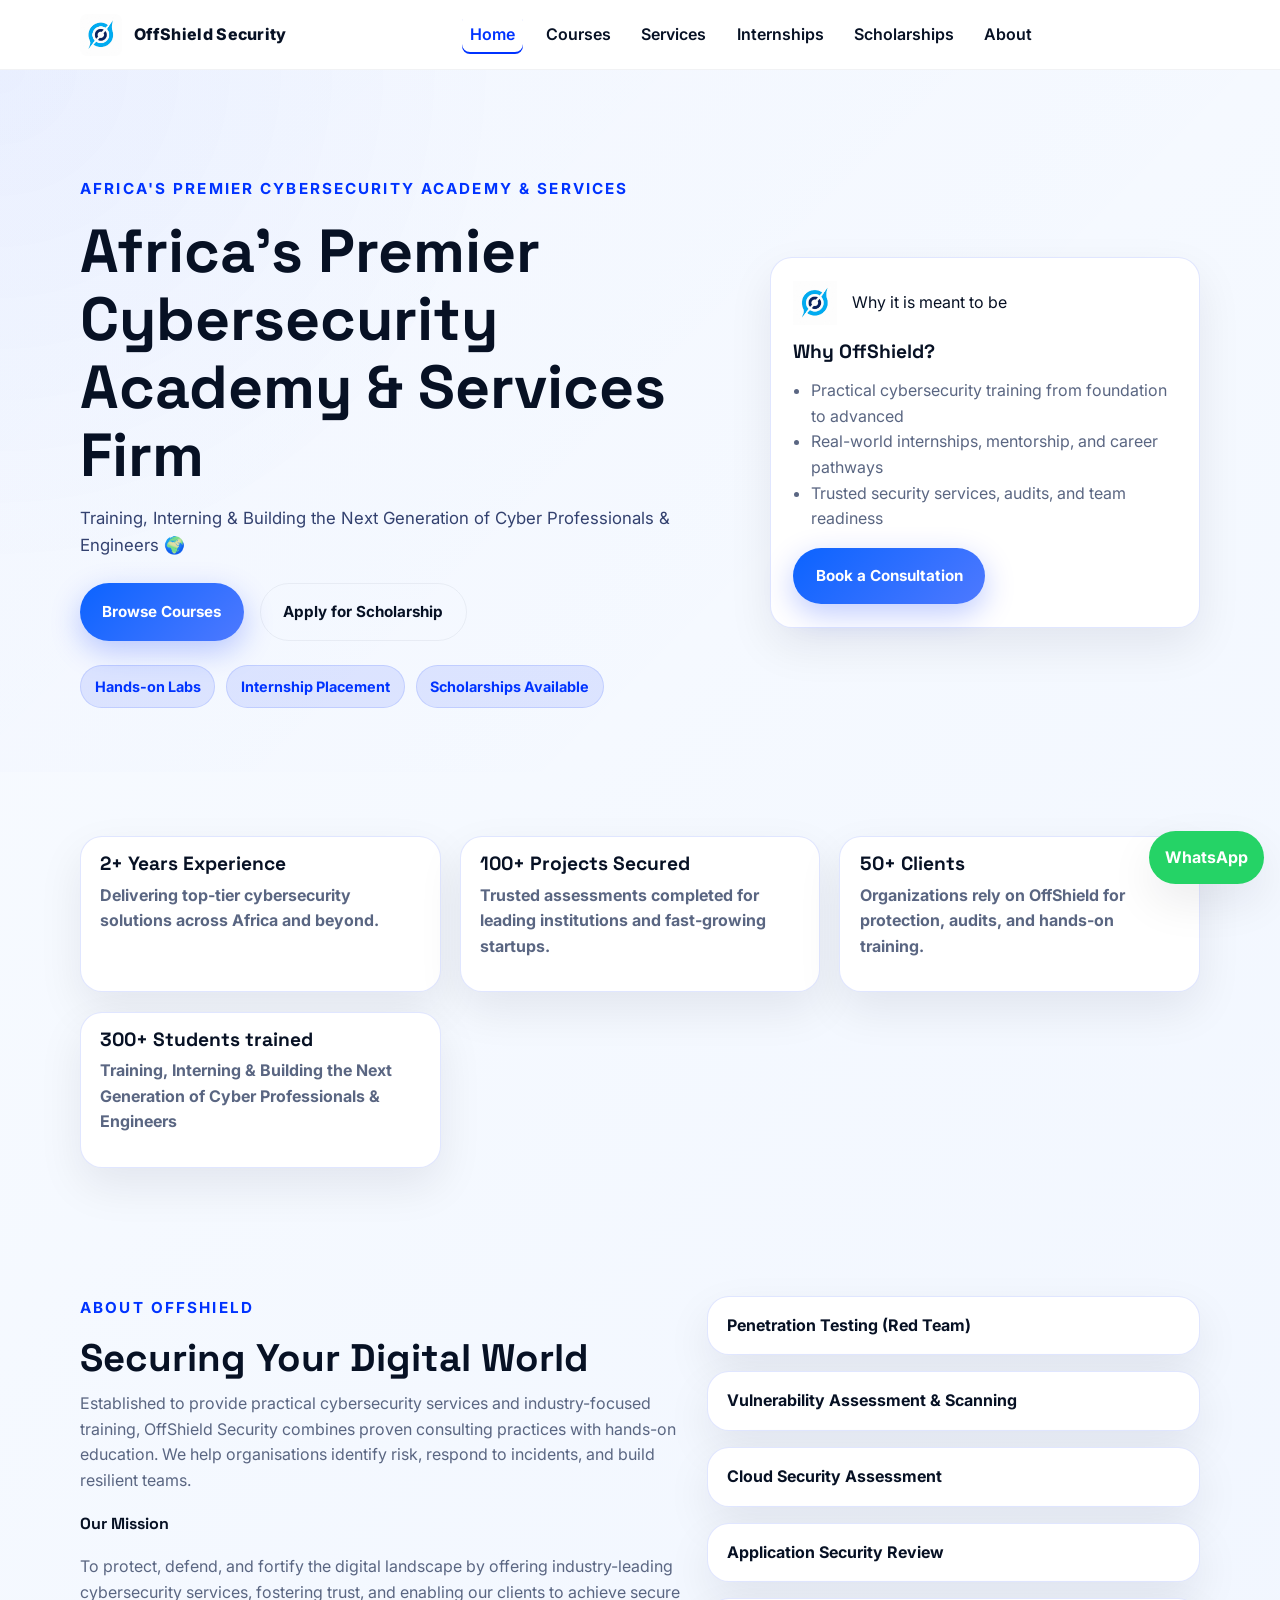
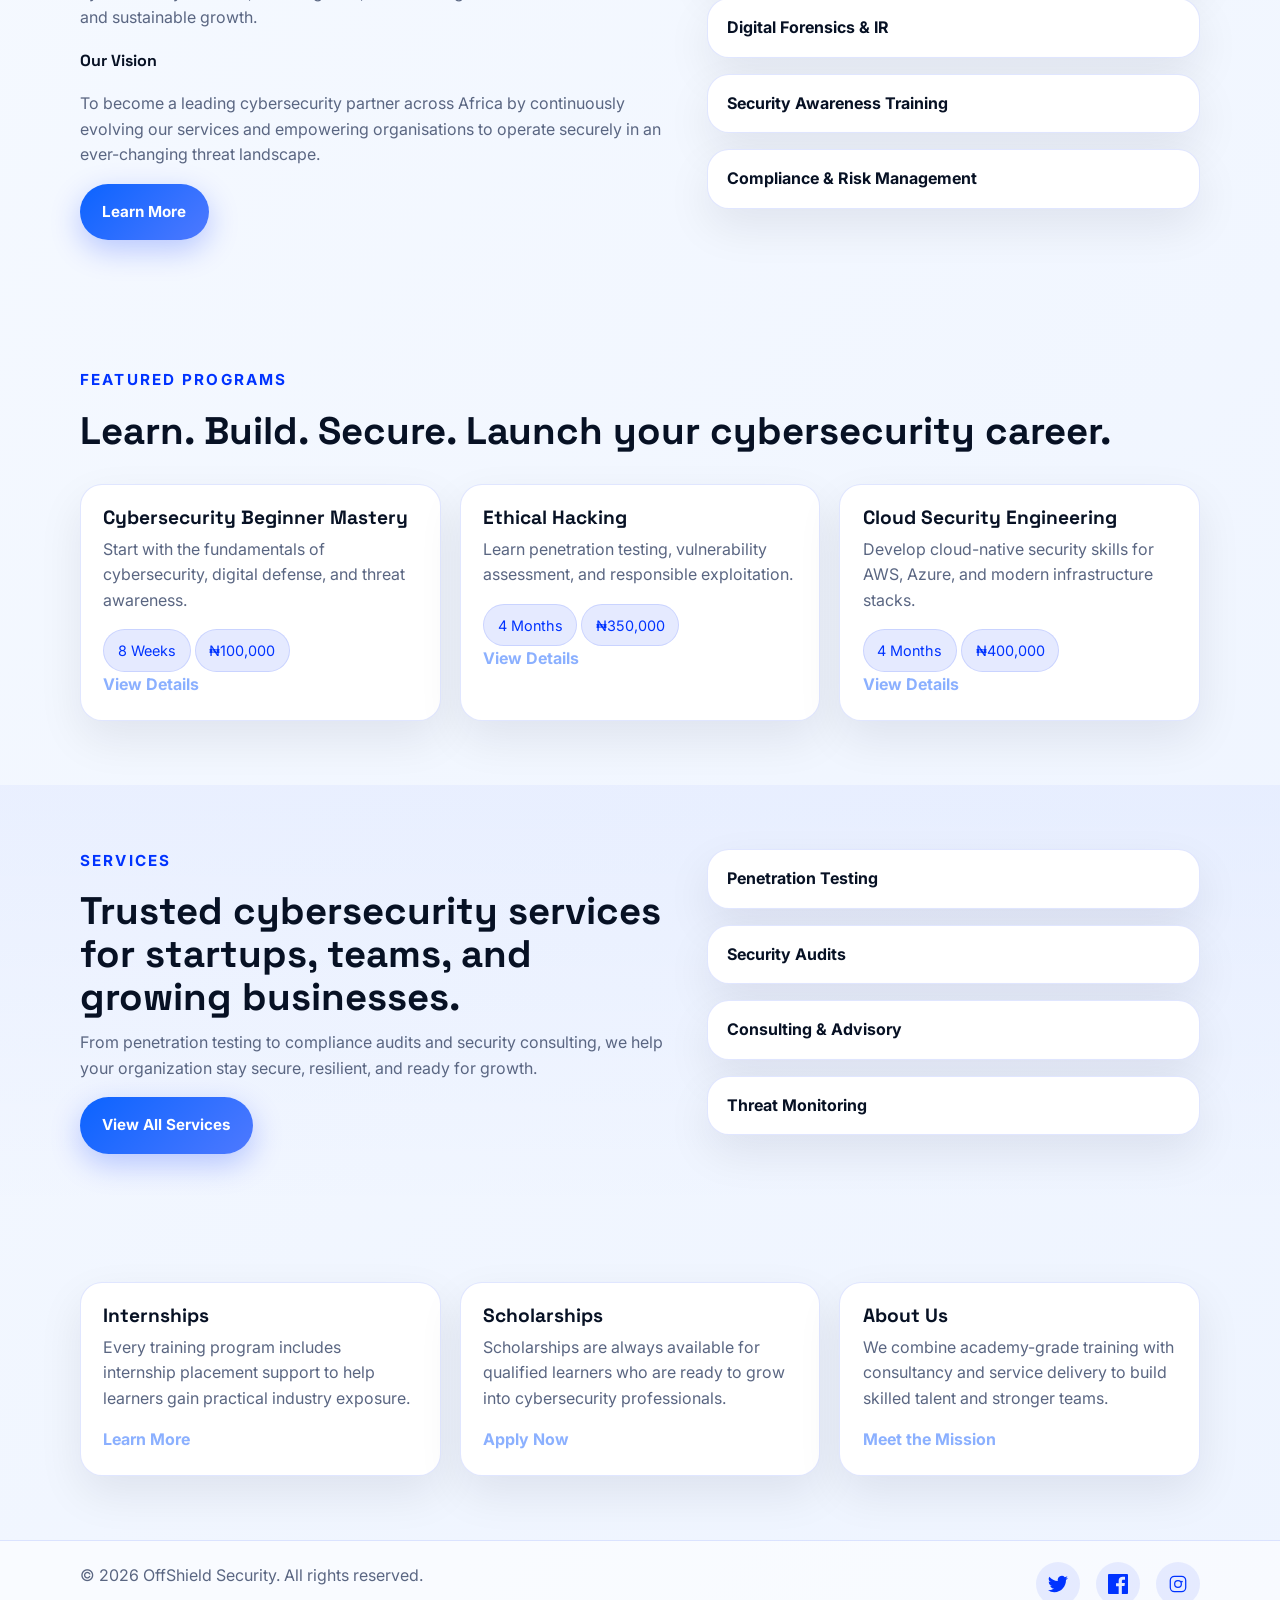
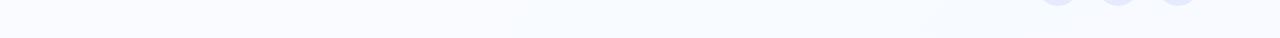
==== index.html @ 7bf8ad5f "Initial commit - Offshield Security website" ====
<!DOCTYPE html>
<html lang="en">
  <head>
    <meta charset="UTF-8" />
    <meta name="viewport" content="width=device-width, initial-scale=1.0" />
    <title>Africa's Premier Cybersecurity Academy & Services | Training, Interning & Building the Next Generation of Cyber Professionals & Engineers</title>
    <meta name="description" content="Africa's Premier Cybersecurity Academy & Services offering training, internships, and professional security programs for the next generation of cyber professionals." />
    <link rel="preconnect" href="https://fonts.googleapis.com" />
    <link rel="preconnect" href="https://fonts.gstatic.com" crossorigin />
    <link href="https://fonts.googleapis.com/css2?family=Inter:wght@400;500;600;700;800&family=Space+Grotesk:wght@500;700&display=swap" rel="stylesheet" />
    <link rel="icon" href="offshieldlogo.jpg" type="image/jpeg" />
    <link rel="stylesheet" href="styles.css" />
  </head>
  <body>
    <header class="site-header">
      <div class="container nav-wrap">
        <a class="brand" href="index.html">
          <img src="offshieldlogo.jpg" alt="OffShield Security" class="brand-logo" />
          <span>OffShield Security</span>
        </a>
        <button class="menu-toggle" aria-label="Toggle menu" aria-controls="site-navigation" aria-expanded="false">
          <span></span>
          <span></span>
          <span></span>
        </button>
        <nav id="site-navigation" class="site-nav" aria-label="Main navigation">
          <a href="index.html" class="active">Home</a>
          <a href="courses.html">Courses</a>
          <a href="services.html">Services</a>
          <a href="internships.html">Internships</a>
          <a href="scholarships.html">Scholarships</a>
          <a href="about.html">About</a>
        </nav>
        </div>
    </header>

    <main>
      <section class="hero">
        <div class="container hero-grid">
          <div class="hero-content">
            <p class="eyebrow">Africa's Premier Cybersecurity Academy & Services</p>
            <h1>Africa's Premier Cybersecurity Academy & Services Firm</h1>
            <p class="hero-text">Training, Interning & Building the Next Generation of Cyber Professionals & Engineers 🌍</p>
            <div class="hero-actions">
              <a class="btn btn-primary" href="courses.html">Browse Courses</a>
              <a class="btn btn-secondary" href="scholarships.html">Apply for Scholarship</a>
            </div>
            <div class="hero-badges">
              <span>Hands-on Labs</span>
              <span>Internship Placement</span>
              <span>Scholarships Available</span>
            </div>
          </div>
          <div class="hero-card">
            <div class="why-logo">
              <img src="offshieldlogo.jpg" alt="OffShield Security logo" class="why-logo-image" />
              <span>Why it is meant to be</span>
            </div>
            <h3>Why OffShield?</h3>
            <ul>
              <li>Practical cybersecurity training from foundation to advanced</li>
              <li>Real-world internships, mentorship, and career pathways</li>
              <li>Trusted security services, audits, and team readiness</li>
            </ul>
            <a class="btn btn-primary" href="contact.html">Book a Consultation</a>
          </div>
        </div>
      </section>

      <section class="section">
        <div class="container">
          <div class="grid-3">
            <article class="mini-card">
              <h3>2+ Years Experience</h3>
              <p>Delivering top-tier cybersecurity solutions across Africa and beyond.</p>
            </article>
            <article class="mini-card">
              <h3>100+ Projects Secured</h3>
              <p>Trusted assessments completed for leading institutions and fast-growing startups.</p>
            </article>
            <article class="mini-card">
              <h3>50+ Clients</h3>
              <p>Organizations rely on OffShield for protection, audits, and hands-on training.</p>
            </article>
            <article class="mini-card">
              <h3>300+ Students trained</h3>
              <p>Training, Interning & Building the Next Generation of Cyber Professionals & Engineers</p>
            </article>
          </div>
        </div>
      </section>

      <section class="section">
        <div class="container two-col">
          <div>
            <p class="eyebrow">About OffShield</p>
            <h2>Securing Your Digital World</h2>
            <p>Established to provide practical cybersecurity services and industry-focused training, OffShield Security combines proven consulting practices with hands-on education. We help organisations identify risk, respond to incidents, and build resilient teams.</p>
            <h4>Our Mission</h4>
            <p>To protect, defend, and fortify the digital landscape by offering industry-leading cybersecurity services, fostering trust, and enabling our clients to achieve secure and sustainable growth.</p>
            <h4>Our Vision</h4>
            <p>To become a leading cybersecurity partner across Africa by continuously evolving our services and empowering organisations to operate securely in an ever-changing threat landscape.</p>
            <a class="btn btn-primary" href="about.html">Learn More</a>
          </div>
          <div class="card-stack">
            <div class="mini-card">Penetration Testing (Red Team)</div>
            <div class="mini-card">Vulnerability Assessment & Scanning</div>
            <div class="mini-card">Cloud Security Assessment</div>
            <div class="mini-card">Application Security Review</div>
            <div class="mini-card">Digital Forensics & IR</div>
            <div class="mini-card">Security Awareness Training</div>
            <div class="mini-card">Compliance & Risk Management</div>
          </div>
        </div>
      </section>

      <section class="section">
        <div class="container">
          <div class="section-heading">
            <p class="eyebrow">Featured Programs</p>
            <h2>Learn. Build. Secure. Launch your cybersecurity career.</h2>
          </div>
          <div class="card-grid">
            <article class="card">
              <h3>Cybersecurity Beginner Mastery</h3>
              <p>Start with the fundamentals of cybersecurity, digital defense, and threat awareness.</p>
              <div class="chip-row">
                <span class="chip">8 Weeks</span>
                <span class="chip">₦100,000</span>
              </div>
              <a href="courses.html" class="text-link">View Details</a>
            </article>
            <article class="card">
              <h3>Ethical Hacking</h3>
              <p>Learn penetration testing, vulnerability assessment, and responsible exploitation.</p>
              <div class="chip-row">
                <span class="chip">4 Months</span>
                <span class="chip">₦350,000</span>
              </div>
              <a href="courses.html" class="text-link">View Details</a>
            </article>
            <article class="card">
              <h3>Cloud Security Engineering</h3>
              <p>Develop cloud-native security skills for AWS, Azure, and modern infrastructure stacks.</p>
              <div class="chip-row">
                <span class="chip">4 Months</span>
                <span class="chip">₦400,000</span>
              </div>
              <a href="courses.html" class="text-link">View Details</a>
            </article>
          </div>
        </div>
      </section>

      <section class="section alt-bg">
        <div class="container two-col">
          <div>
            <p class="eyebrow">Services</p>
            <h2>Trusted cybersecurity services for startups, teams, and growing businesses.</h2>
            <p>From penetration testing to compliance audits and security consulting, we help your organization stay secure, resilient, and ready for growth.</p>
            <a class="btn btn-primary" href="services.html">View All Services</a>
          </div>
          <div class="card-stack">
            <div class="mini-card">Penetration Testing</div>
            <div class="mini-card">Security Audits</div>
            <div class="mini-card">Consulting & Advisory</div>
            <div class="mini-card">Threat Monitoring</div>
          </div>
        </div>
      </section>

      <section class="section">
        <div class="container grid-3">
          <article class="info-panel">
            <h3>Internships</h3>
            <p>Every training program includes internship placement support to help learners gain practical industry exposure.</p>
            <a href="internships.html" class="text-link">Learn More</a>
          </article>
          <article class="info-panel">
            <h3>Scholarships</h3>
            <p>Scholarships are always available for qualified learners who are ready to grow into cybersecurity professionals.</p>
            <a href="scholarships.html" class="text-link">Apply Now</a>
          </article>
          <article class="info-panel">
            <h3>About Us</h3>
            <p>We combine academy-grade training with consultancy and service delivery to build skilled talent and stronger teams.</p>
            <a href="about.html" class="text-link">Meet the Mission</a>
          </article>
        </div>
      </section>
    </main>

    <a class="whatsapp-float" href="https://wa.me/2349127643783" target="_blank" rel="noreferrer">WhatsApp</a>

    <footer class="site-footer">
      <div class="container footer-wrap">
        <p>© <span id="year"></span> OffShield Security. All rights reserved.</p>
        <div class="social-links">
          <a class="social-icon icon-x" href="https://x.com/offshield_ai" target="_blank" rel="noreferrer" aria-label="OffShield on X"><svg viewBox="0 0 24 24" fill="currentColor" aria-hidden="true"><path d="M23.954 4.569a10 10 0 0 1-2.825.775 4.93 4.93 0 0 0 2.163-2.724 9.86 9.86 0 0 1-3.127 1.184 4.916 4.916 0 0 0-8.38 4.482A13.94 13.94 0 0 1 1.64 3.16a4.916 4.916 0 0 0 1.523 6.574 4.903 4.903 0 0 1-2.229-.616v.06a4.916 4.916 0 0 0 3.946 4.827 4.902 4.902 0 0 1-2.224.084 4.916 4.916 0 0 0 4.588 3.417A9.867 9.867 0 0 1 0 19.54a13.94 13.94 0 0 0 7.548 2.212c9.058 0 14.01-7.496 14.01-13.986 0-.21-.005-.423-.014-.634A9.936 9.936 0 0 0 24 4.59z"/></svg></a>
          <a class="social-icon icon-facebook" href="https://www.facebook.com/share/p/1DWnNZHJeL/" target="_blank" rel="noreferrer" aria-label="OffShield on Facebook"><svg viewBox="0 0 24 24" fill="currentColor" aria-hidden="true"><path d="M22.675 0H1.325C.593 0 0 .593 0 1.326v21.348C0 23.407.593 24 1.325 24H12.81V14.708h-3.19v-3.62h3.19V8.206c0-3.162 1.93-4.888 4.75-4.888 1.35 0 2.51.1 2.85.144v3.3h-1.954c-1.533 0-1.83.73-1.83 1.798v2.362h3.66l-.477 3.62h-3.183V24h6.243C23.406 24 24 23.407 24 22.674V1.326C24 .593 23.406 0 22.675 0z"/></svg></a>
          <a class="social-icon icon-instagram" href="https://instagram.com/offshield_security" target="_blank" rel="noreferrer" aria-label="OffShield on Instagram"><svg viewBox="0 0 24 24" fill="currentColor" aria-hidden="true"><path d="M7.75 2h8.5A5.75 5.75 0 0 1 22 7.75v8.5A5.75 5.75 0 0 1 16.25 22h-8.5A5.75 5.75 0 0 1 2 16.25v-8.5A5.75 5.75 0 0 1 7.75 2zm0 1.5A4.25 4.25 0 0 0 3.5 7.75v8.5A4.25 4.25 0 0 0 7.75 20.5h8.5A4.25 4.25 0 0 0 20.5 16.25v-8.5A4.25 4.25 0 0 0 16.25 3.5h-8.5zM12 7.25a4.75 4.75 0 1 1 0 9.5 4.75 4.75 0 0 1 0-9.5zm0 1.5a3.25 3.25 0 1 0 0 6.5 3.25 3.25 0 0 0 0-6.5zm4.75-.78a1.03 1.03 0 1 1 0 2.06 1.03 1.03 0 0 1 0-2.06z"/></svg></a>
        </div>
      </div>
    </footer>

    <script src="script.js"></script>
  </body>
</html>
---- styles.css ----
:root {
  --bg: #f5f8ff;
  --surface: #ffffff;
  --surface-2: #eef4ff;
  --text: #071124;
  --muted: #5a6682;
  --primary: #0033ff;
  --primary-soft: rgba(0, 51, 255, 0.1);
  --border: rgba(0, 51, 255, 0.12);
  --card-accent: var(--primary);
  --card-accent-dark: #1449d1;
  --shadow: 0 18px 45px rgba(7, 17, 36, 0.08);
}

* { box-sizing: border-box; }
body {
  margin: 0;
  font-family: 'Inter', sans-serif;
  background: linear-gradient(135deg, #f8fbff 0%, #eef4ff 100%);
  color: var(--text);
  line-height: 1.6;
}
a { color: inherit; text-decoration: none; }
img { max-width: 100%; display: block; }
.container { width: min(1120px, calc(100% - 2rem)); margin: 0 auto; }
.site-header {
  position: fixed;
  top: 0;
  left: 0;
  right: 0;
  z-index: 1200;
  background: var(--surface);
  color: var(--text);
  border-bottom: 1px solid rgba(16,36,74,0.06);
}
.nav-wrap {
  display: flex;
  align-items: center;
  gap: 1rem;
  padding: 0.85rem 0;
}
.brand {
  display: flex;
  align-items: center;
  gap: 0.75rem;
  font-weight: 800;
  letter-spacing: 0.02em;
  color: var(--text);
}
.brand-logo {
  width: 42px;
  height: 42px;
  object-fit: contain;
  border-radius: 8px;
}
.site-nav {
  display: flex;
  align-items: center;
  flex: 1;
  justify-content: center;
  gap: 0.9rem;
  flex-wrap: wrap;
}
.site-nav a {
  color: var(--text);
  font-weight: 600;
  padding: 0.4rem 0.5rem;
  border-radius: 8px;
  transition: color 0.2s ease, box-shadow 0.2s ease;
  white-space: nowrap;
}
.site-nav a.active,
.site-nav a:hover {
  color: var(--primary);
  box-shadow: inset 0 -2px 0 var(--primary);
}
.menu-toggle {
  display: none;
  background: transparent;
  border: 0;
  padding: 0.3rem;
}
.menu-toggle span {
  display: block;
  width: 22px;
  height: 2px;
  background: var(--text);
  margin: 5px 0;
  border-radius: 2px;
}
.hero {
  padding: 6.8rem 0 4rem;
  background: radial-gradient(circle at top left, rgba(0, 51, 255, 0.04), transparent 35%), linear-gradient(135deg, rgba(0, 51, 255, 0.02), transparent 70%);
}
.hero-grid { display: grid; grid-template-columns: 1.3fr 0.85fr; gap: 2rem; align-items: center; }
.hero-content { max-width: 640px; }
.hero-card { padding: 2rem; }
.hero-text { font-size: 1.08rem; max-width: 700px; color: #33416f; }
.hero-badges span { font-weight: 700; }
h1, h2, h3, h4 { font-family: 'Space Grotesk', sans-serif; line-height: 1.12; }
h1 { font-size: clamp(2.2rem, 5vw, 3.8rem); margin: 0 0 1rem; }
h2 { font-size: clamp(1.8rem, 3vw, 2.4rem); margin: 0 0 0.75rem; }
h3 { font-size: 1.2rem; margin: 0 0 0.5rem; }
p { margin: 0 0 1rem; color: var(--muted); }
.eyebrow { text-transform: uppercase; letter-spacing: 0.14em; color: var(--primary); font-weight: 700; font-size: 0.95rem; margin-bottom: 1rem; }
.hero-text { font-size: 1.05rem; max-width: 650px; }
.hero-actions { display: flex; gap: 1rem; flex-wrap: wrap; margin: 1.5rem 0; }
.btn {
  display: inline-flex; align-items: center; justify-content: center; border-radius: 999px; padding: 1rem 1.4rem; font-weight: 700; font-size: 0.95rem; transition: transform 0.2s ease, box-shadow 0.2s ease;
}
.btn:hover { transform: translateY(-2px); }
.btn-primary { background: linear-gradient(135deg, var(--primary), #4e79ff); color: white; box-shadow: 0 10px 30px rgba(0, 51, 255, 0.25); }
.btn-secondary { border: 1px solid rgba(0, 51, 255, 0.24); color: var(--primary); background: rgba(0, 51, 255, 0.08); }
.hero-badges { display: flex; flex-wrap: wrap; gap: 0.7rem; margin-top: 1rem; }
.hero-badges span, .chip, .badge {
  display: inline-flex; align-items: center; gap: 0.3rem; padding: 0.55rem 0.85rem; border-radius: 999px; background: var(--primary-soft); color: var(--primary); border: 1px solid rgba(0, 51, 255, 0.12); font-size: 0.9rem;
}
.hero-card, .card, .course-card, .info-panel, .mini-card, .contact-form {
  background: var(--surface); border: 1px solid var(--border); border-radius: 22px; padding: 1.4rem; box-shadow: var(--shadow);
}
.hero-card ul { padding-left: 1.1rem; color: var(--muted); }
.why-logo { display: inline-flex; align-items: center; gap: 0.9rem; margin-bottom: 1rem; }
.why-logo-image { width: 44px; height: 44px; }
.founder-image-wrap { display: flex; justify-content: center; }
.founder-image { width: 100%; max-width: 320px; border-radius: 26px; border: 1px solid rgba(0, 51, 255, 0.18); box-shadow: 0 24px 40px rgba(0, 51, 255, 0.08); }
.founder-card { display: grid; gap: 1.5rem; grid-template-columns: 1fr; background: linear-gradient(180deg, #ffffff, #eef4ff); padding: 2rem; border-radius: 24px; box-shadow: 0 24px 60px rgba(0, 51, 255, 0.08); }
.founder-copy { display: flex; flex-direction: column; justify-content: center; }
@media (min-width: 900px) {
  .founder-card { grid-template-columns: 1fr 1.1fr; align-items: center; }
  .founder-image-wrap { justify-content: flex-end; }
}
.section { padding: 4rem 0; }
.alt-bg { background: linear-gradient(180deg, rgba(0, 51, 255, 0.04), transparent); }
.section-heading { margin-bottom: 2rem; }
.card-grid { display: grid; grid-template-columns: repeat(3, minmax(0, 1fr)); gap: 1.2rem; }
.card-grid > * { min-width: 0; }
.course-grid {
  display: grid;
  grid-template-columns: repeat(2, minmax(0, 1fr));
  gap: 1.5rem;
}
.two-col { display: grid; grid-template-columns: 1.1fr 0.9fr; gap: 1.5rem; align-items: start; }
.grid-3 { display: grid; grid-template-columns: repeat(3, minmax(0, 1fr)); gap: 1.2rem; }
.text-link { color: #8bb0ff; font-weight: 700; }
.card-stack { display: grid; gap: 1rem; }
.mini-card { padding: 1rem 1.2rem; font-weight: 700; }
.course-card {
  position: relative;
  border-radius: 18px;
  padding: 2rem 1.6rem 1.6rem;
  overflow: visible;
  color: #fff;
  background: linear-gradient(180deg, var(--card-accent), var(--card-accent-dark));
  box-shadow: 0 18px 40px rgba(20,68,209,0.08);
}
.course-card.white { background: var(--surface); color: var(--text); box-shadow: var(--shadow); }
.course-card .card-tab {
  position: absolute; top: -14px; left: 50%; transform: translateX(-50%);
  background: #ffffff; color: var(--card-accent); padding: 0.45rem 1rem; border-radius: 999px; font-weight: 800; font-size: 0.9rem;
  box-shadow: 0 8px 18px rgba(16,36,74,0.06);
}
.course-card .title-pill { display: inline-block; background: rgba(255,255,255,0.95); color: var(--card-accent); padding: 0.8rem 1.1rem; border-radius: 999px; font-weight: 700; margin-top: 0.6rem; }
.course-card .price { font-size: 2rem; font-weight: 900; margin: 0.6rem 0; }
.course-card .duration { font-size: 0.9rem; font-weight: 600; color: rgba(255,255,255,0.9); }
.course-card p, .course-card .course-learning { color: rgba(255,255,255,0.95); }
.course-card.white p, .course-card.white .course-learning { color: var(--muted); }
.course-card h4 { color: rgba(255,255,255,0.95); margin-top: 0.8rem; }
.course-card.white .card-tab { color: var(--primary); }
.course-card .course-learning { padding-left: 1.1rem; margin: 0.5rem 0 0; }
.course-card .course-learning li { margin-bottom: 0.6rem; list-style: none; padding-left: 1.6rem; position: relative; }
.course-card .course-learning li:before { content: '\2713'; position: absolute; left: 0; top: 0; color: white; font-weight: 900; }
.course-card.white .course-learning li:before { color: var(--card-accent); }
.course-card .course-actions { margin-top: 1.2rem; }
.course-card .btn { border-radius: 999px; padding: 0.75rem 1.1rem; font-weight: 800; }
.course-card .btn-primary { background: #fff; color: var(--card-accent); box-shadow: none; }
.course-card .btn-secondary { background: rgba(255,255,255,0.9); color: var(--card-accent-dark); }
.course-card.most-popular { box-shadow: 0 28px 60px rgba(20,68,209,0.12); transform: translateY(-4px); }
.page-shell { padding-bottom: 3rem; }
.page-hero { padding: 4rem 0 2rem; }
.course-card ul { padding-left: 1rem; color: var(--muted); }
.course-top { display: flex; justify-content: space-between; align-items: start; gap: 1rem; margin-bottom: 0.7rem; }
.course-actions { display: flex; justify-content: space-between; align-items: center; gap: 1rem; margin-top: 1rem; flex-wrap: wrap; }
.check-list, .step-list { padding-left: 1.1rem; color: var(--muted); }
.check-list li, .step-list li { margin-bottom: 0.5rem; }
  .contact-form label { display: flex; flex-direction: column; gap: 0.4rem; font-weight: 600; margin-bottom: 0.9rem; color: var(--text); }
.contact-form input, .contact-form select, .contact-form textarea {
  width: 100%; padding: 0.95rem 1.1rem; border-radius: 14px; border: 1px solid rgba(0, 51, 255, 0.22); background: #ffffff; color: var(--text);
}
.contact-form textarea { min-height: 150px; }
.contact-form input::placeholder, .contact-form textarea::placeholder { color: #8da0c7; }
.founder-section { padding: 4rem 0 2rem; }
.founder-card { display: grid; gap: 1.5rem; grid-template-columns: 1fr; background: linear-gradient(180deg, #ffffff, #eef4ff); padding: 2rem; border-radius: 24px; box-shadow: 0 24px 60px rgba(0, 51, 255, 0.08); }
.founder-copy h2 { margin-top: 0; font-size: clamp(2rem, 4vw, 2.8rem); }
.subhead { color: var(--primary); font-size: 1.05rem; font-weight: 700; margin-top: -0.2rem; }
.founder-copy p { color: var(--muted); }
.founder-socials { display: flex; flex-wrap: wrap; gap: 1rem; margin-top: 1.2rem; }
.social-icon { display: inline-flex; align-items: center; justify-content: center; width: 44px; height: 44px; border-radius: 50%; background: rgba(0, 51, 255, 0.08); color: var(--primary); }
.social-icon svg { width: 20px; height: 20px; }
.whatsapp-float {
  position: fixed; right: 1rem; bottom: 1rem; z-index: 20; background: #25d366; color: white; padding: 0.85rem 1rem; border-radius: 999px; font-weight: 700; box-shadow: var(--shadow);
}
.site-footer {
  border-top: 1px solid var(--border); padding: 1.3rem 0 2rem; background: rgba(255,255,255,0.6);
}
.footer-wrap { display: flex; justify-content: space-between; align-items: center; gap: 1rem; flex-wrap: wrap; }
.social-links { display: flex; gap: 1rem; color: #9db3ea; }

@media (max-width: 900px) {
  .hero-grid, .two-col, .grid-3, .card-grid { grid-template-columns: 1fr; }
  .hero { padding-top: 3.5rem; }
}

@media (max-width: 850px) {
  .menu-toggle { display: block; }
  .nav-actions { display: none; }
  .site-nav {
    display: none;
    position: fixed;
    top: 68px;
    left: 0;
    right: 0;
    bottom: 0;
    padding: 1.25rem;
    background: var(--surface);
    color: var(--text);
    flex-direction: column;
    gap: 1rem;
    overflow-y: auto;
  }
  .site-nav.open { display: flex; }
  .site-nav a { padding: 0.9rem 1rem; color: var(--text); }
  .mobile-actions { display: flex; gap: 0.8rem; flex-direction: column; margin-top: 0.6rem; }
  .mobile-actions .btn { width: 100%; }
  .course-top, .course-actions { flex-direction: column; align-items: flex-start; }
}

/* Desktop nav actions */
.nav-actions { display: flex; gap: 0.8rem; align-items: center; }
.nav-actions .btn-primary { background: linear-gradient(180deg, var(--primary), var(--card-accent-dark)); color: white; box-shadow: 0 10px 30px rgba(13,57,204,0.12); border: none; }
.btn-primary { background: linear-gradient(135deg, #0b63ff, #4e79ff); color: white; border: none; }
.btn-secondary { background: transparent; color: var(--text); border: 1px solid rgba(16,36,74,0.06); }

/* push page content down to account for fixed header */
body { padding-top: 68px; }
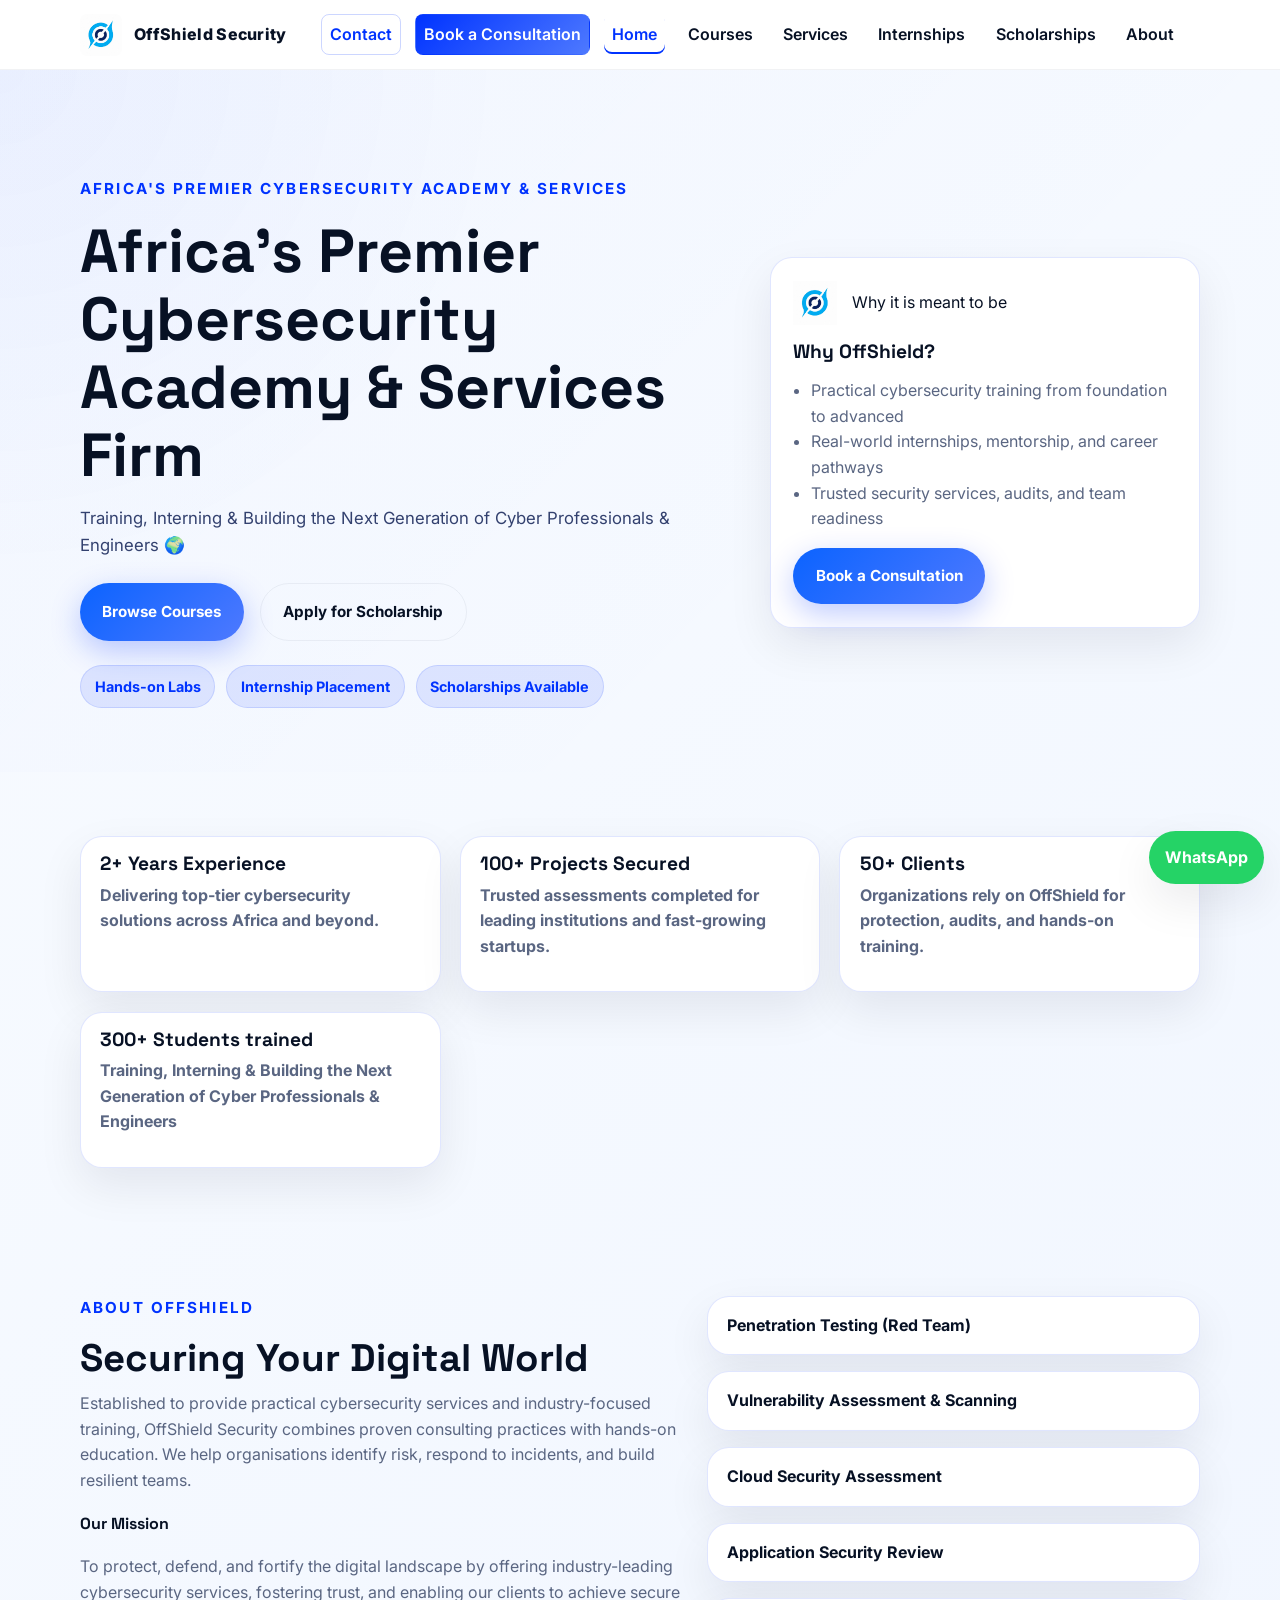
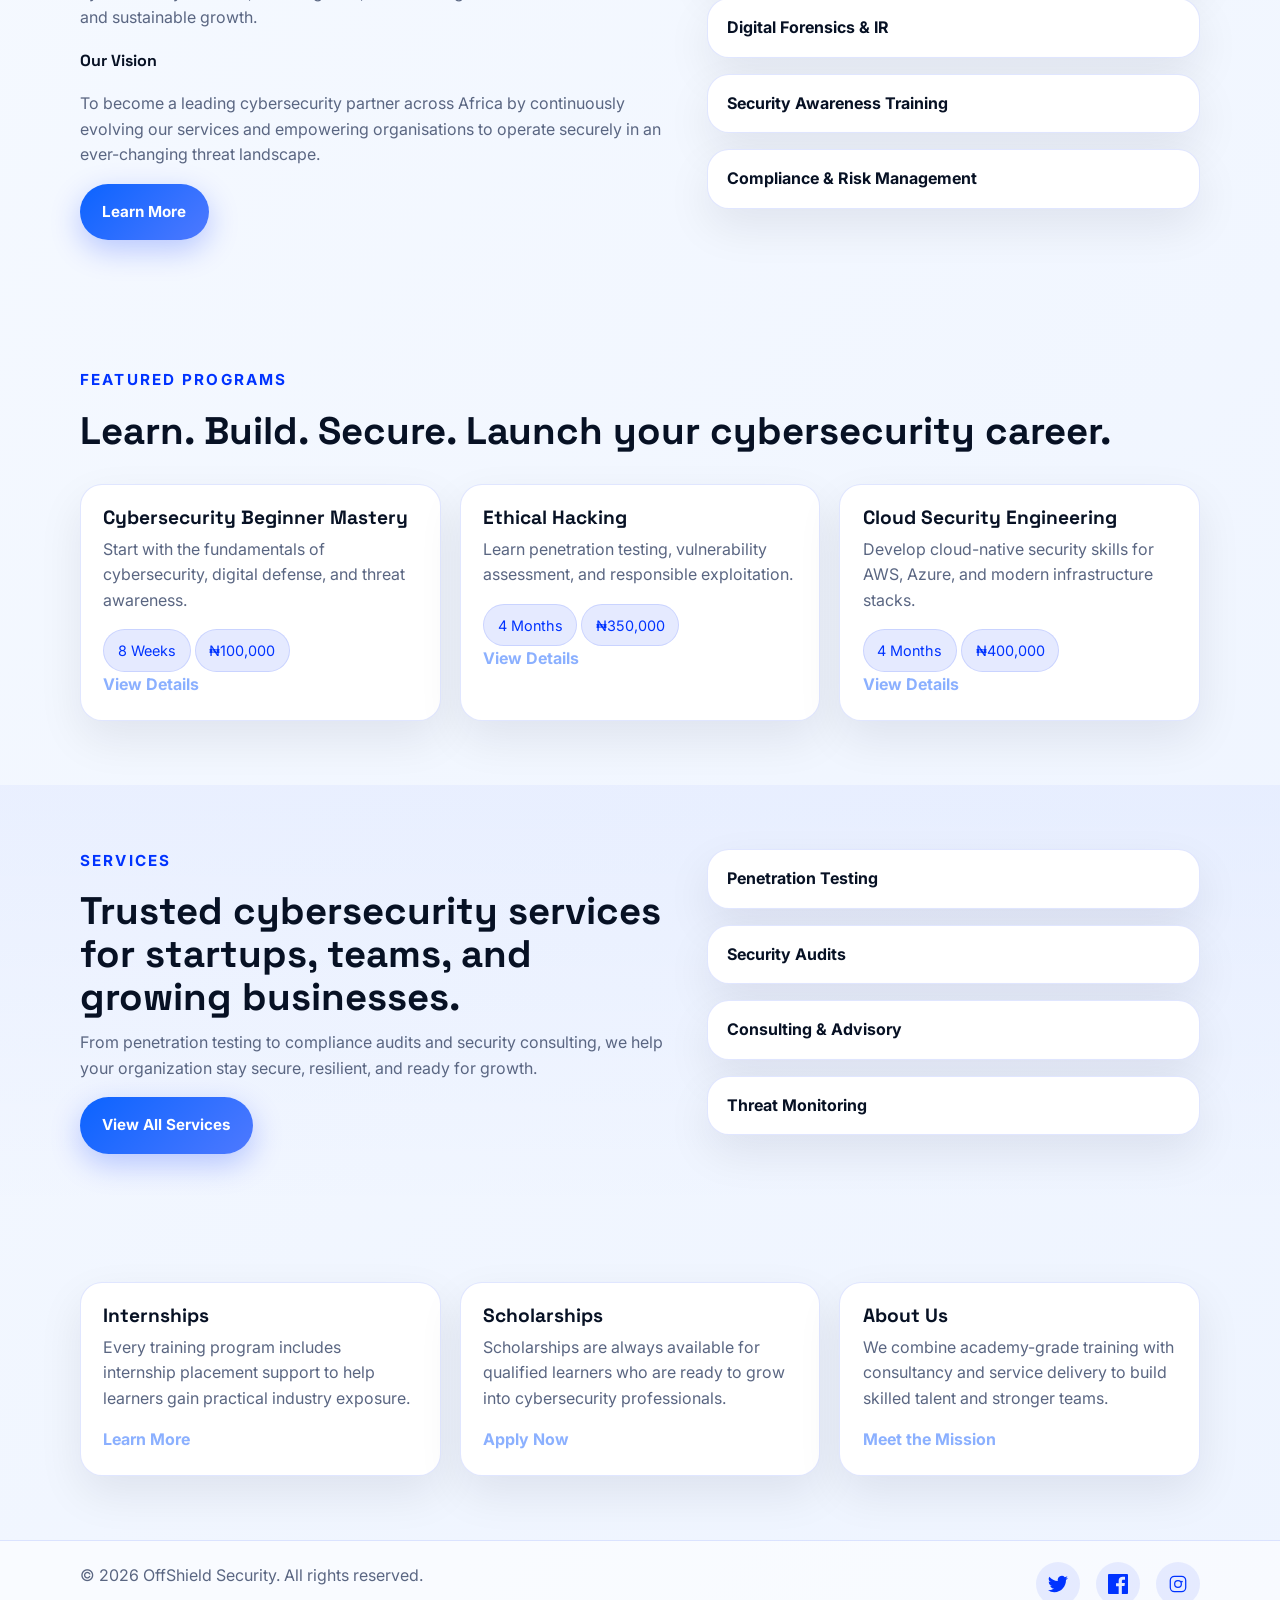
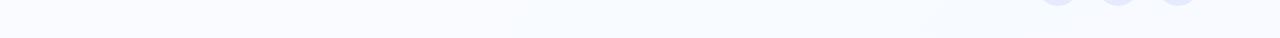
==== commit 06574cc2: "Updated website from VS Code" ====
--- a/index.html
+++ b/index.html
@@ -3,12 +3,56 @@
   <head>
     <meta charset="UTF-8" />
     <meta name="viewport" content="width=device-width, initial-scale=1.0" />
-    <title>Africa's Premier Cybersecurity Academy & Services | Training, Interning & Building the Next Generation of Cyber Professionals & Engineers</title>
-    <meta name="description" content="Africa's Premier Cybersecurity Academy & Services offering training, internships, and professional security programs for the next generation of cyber professionals." />
+
+<!-- New SEO Meta Tags -->
+  <meta name="description" content="OffShield Security is a cybersecurity academy and security services firm serving Nigeria, Africa, Europe, and international clients with ethical hacking, penetration testing, cloud security training, internships, and consulting." />
+  <meta name="keywords" content="cybersecurity training Nigeria, cybersecurity academy Nigeria, cybersecurity courses Nigeria, ethical hacking course Nigeria, penetration testing training Nigeria, cyber security certification Nigeria, cloud security course Nigeria, application security training Nigeria, SOC analyst training Nigeria, cybersecurity internship Nigeria, cybersecurity jobs Nigeria, cybersecurity consultant Nigeria, cybersecurity company Nigeria, cybersecurity training Africa, cybersecurity academy Africa, ethical hacking Africa, penetration testing Africa, cloud security Africa, application security Africa, cyber security services Africa, cybersecurity internships Africa, cybersecurity training Europe, cybersecurity academy Europe, ethical hacking course Europe, penetration testing services Europe, cloud security consulting Europe, application security consulting Europe, cybersecurity training online, cyber security courses online, ethical hacking certification, penetration testing certification, cloud security certification, incident response training, digital forensics training, security awareness training, vulnerability assessment, security audit, compliance risk management, DevSecOps training, information security training" />
+  <meta name="author" content="Gabriel Odusanya" />
+  <meta name="robots" content="index, follow" />
+  <link rel="canonical" href="https://offshieldsecurity.org/" />
+
+  <!-- Open Graph for Social Media -->
+  <meta property="og:title" content="OffShield Security - Africa's Premier Cybersecurity Academy" />
+  <meta property="og:description" content="Learn cybersecurity with real internships and professional services. Scholarships available." />
+  <meta property="og:image" content="https://offshieldsecurity.org/offshieldoff.jpg" />
+  <meta property="og:url" content="https://offshieldsecurity.org" />
+  <meta property="og:type" content="website" />
+
+  <script type="application/ld+json">
+  {
+    "@context": "https://schema.org",
+    "@graph": [
+      {
+        "@type": "EducationalOrganization",
+        "name": "OffShield Security",
+        "url": "https://offshieldsecurity.org/",
+        "logo": "https://offshieldsecurity.org/offshieldoff.jpg",
+        "image": "https://offshieldsecurity.org/offshieldoff.jpg",
+        "description": "Cybersecurity academy and security services firm providing practical training, internships, consulting, and security assessments.",
+        "areaServed": ["Nigeria", "Africa", "Europe"],
+        "sameAs": [
+          "https://x.com/offshield_ai",
+          "https://instagram.com/offshield_security"
+        ],
+        "knowsAbout": [
+          "Cybersecurity", "Ethical hacking", "Penetration testing", "Cloud security",
+          "Application security", "Incident response", "Digital forensics", "DevSecOps"
+        ]
+      },
+      {
+        "@type": "WebSite",
+        "name": "OffShield Security",
+        "url": "https://offshieldsecurity.org/"
+      }
+    ]
+  }
+  </script>
+
+  <title>OffShield Security | Africa's Premier Cybersecurity Academy & Services</title>
     <link rel="preconnect" href="https://fonts.googleapis.com" />
     <link rel="preconnect" href="https://fonts.gstatic.com" crossorigin />
     <link href="https://fonts.googleapis.com/css2?family=Inter:wght@400;500;600;700;800&family=Space+Grotesk:wght@500;700&display=swap" rel="stylesheet" />
-    <link rel="icon" href="offshieldlogo.jpg" type="image/jpeg" />
+    <link rel="icon" href="offshieldoff.jpg" type="image/jpeg" />
     <link rel="stylesheet" href="styles.css" />
   </head>
   <body>
@@ -24,6 +68,8 @@
           <span></span>
         </button>
         <nav id="site-navigation" class="site-nav" aria-label="Main navigation">
+          <a href="contact.html" class="nav-contact">Contact</a>
+          <a href="contact.html" class="nav-consultation">Book a Consultation</a>
           <a href="index.html" class="active">Home</a>
           <a href="courses.html">Courses</a>
           <a href="services.html">Services</a>
--- a/styles.css
+++ b/styles.css
@@ -13,12 +13,14 @@
 }
 
 * { box-sizing: border-box; }
+html { overflow-x: hidden; }
 body {
   margin: 0;
   font-family: 'Inter', sans-serif;
   background: linear-gradient(135deg, #f8fbff 0%, #eef4ff 100%);
   color: var(--text);
   line-height: 1.6;
+  overflow-x: hidden;
 }
 a { color: inherit; text-decoration: none; }
 img { max-width: 100%; display: block; }
@@ -38,11 +40,13 @@
   align-items: center;
   gap: 1rem;
   padding: 0.85rem 0;
+  min-height: 68px;
 }
 .brand {
   display: flex;
   align-items: center;
   gap: 0.75rem;
+  min-width: 0;
   font-weight: 800;
   letter-spacing: 0.02em;
   color: var(--text);
@@ -52,7 +56,9 @@
   height: 42px;
   object-fit: contain;
   border-radius: 8px;
-}
+  flex: 0 0 auto;
+}
+.brand span { min-width: 0; overflow-wrap: anywhere; }
 .site-nav {
   display: flex;
   align-items: center;
@@ -74,6 +80,23 @@
   color: var(--primary);
   box-shadow: inset 0 -2px 0 var(--primary);
 }
+.site-nav a.nav-contact,
+.site-nav a.nav-consultation {
+  box-shadow: none;
+  border: 1px solid rgba(0, 51, 255, 0.2);
+  color: var(--primary);
+}
+.site-nav a.nav-consultation {
+  background: linear-gradient(135deg, var(--primary), #4e79ff);
+  border-color: transparent;
+  color: #fff;
+}
+.site-nav a.nav-contact:hover,
+.site-nav a.nav-consultation:hover {
+  box-shadow: 0 8px 20px rgba(0, 51, 255, 0.18);
+  color: var(--primary);
+}
+.site-nav a.nav-consultation:hover { color: #fff; }
 .menu-toggle {
   display: none;
   background: transparent;
@@ -139,6 +162,7 @@
   grid-template-columns: repeat(2, minmax(0, 1fr));
   gap: 1.5rem;
 }
+.course-grid > * { min-width: 0; }
 .two-col { display: grid; grid-template-columns: 1.1fr 0.9fr; gap: 1.5rem; align-items: start; }
 .grid-3 { display: grid; grid-template-columns: repeat(3, minmax(0, 1fr)); gap: 1.2rem; }
 .text-link { color: #8bb0ff; font-weight: 700; }
@@ -211,7 +235,7 @@
 }
 
 @media (max-width: 850px) {
-  .menu-toggle { display: block; }
+  .menu-toggle { display: block; margin-left: auto; flex: 0 0 auto; cursor: pointer; }
   .nav-actions { display: none; }
   .site-nav {
     display: none;
@@ -226,9 +250,12 @@
     flex-direction: column;
     gap: 1rem;
     overflow-y: auto;
+    overscroll-behavior: contain;
   }
   .site-nav.open { display: flex; }
   .site-nav a { padding: 0.9rem 1rem; color: var(--text); }
+  .site-nav a.nav-contact,
+  .site-nav a.nav-consultation { width: 100%; text-align: center; }
   .mobile-actions { display: flex; gap: 0.8rem; flex-direction: column; margin-top: 0.6rem; }
   .mobile-actions .btn { width: 100%; }
   .course-top, .course-actions { flex-direction: column; align-items: flex-start; }
@@ -243,3 +270,43 @@
 /* push page content down to account for fixed header */
 body { padding-top: 68px; }
 
+/* Mobile layout: keep all content inside the viewport on small phones. */
+@media (max-width: 850px) {
+  .container { width: min(100% - 1.5rem, 1120px); }
+  .hero { padding: 3rem 0 2.5rem; }
+  .page-hero { padding: 2.5rem 0 1rem; }
+  .section { padding: 2.75rem 0; }
+  .hero-grid,
+  .two-col,
+  .grid-3,
+  .card-grid,
+  .course-grid { grid-template-columns: minmax(0, 1fr); }
+  .hero-card,
+  .founder-card,
+  .card,
+  .course-card,
+  .info-panel { padding: 1.25rem; }
+  .founder-card { gap: 1.25rem; }
+  .course-card.most-popular { transform: none; }
+  .course-card .price { font-size: clamp(1.6rem, 8vw, 2rem); }
+  .hero-actions,
+  .course-actions { align-items: stretch; }
+  .hero-actions .btn,
+  .course-actions .btn { width: 100%; }
+  .footer-wrap { align-items: flex-start; }
+  .site-footer p { max-width: 100%; }
+}
+
+@media (max-width: 400px) {
+  .nav-wrap { gap: 0.5rem; }
+  .brand { gap: 0.5rem; font-size: 0.9rem; }
+  .brand-logo { width: 36px; height: 36px; }
+  .menu-toggle { padding: 0.2rem; }
+  h1 { font-size: clamp(1.9rem, 10vw, 2.6rem); }
+  h2 { font-size: clamp(1.55rem, 8vw, 2rem); }
+  .hero-badges span,
+  .chip,
+  .badge { font-size: 0.82rem; }
+  .whatsapp-float { right: 0.75rem; bottom: 0.75rem; padding: 0.7rem 0.85rem; font-size: 0.9rem; }
+}
+
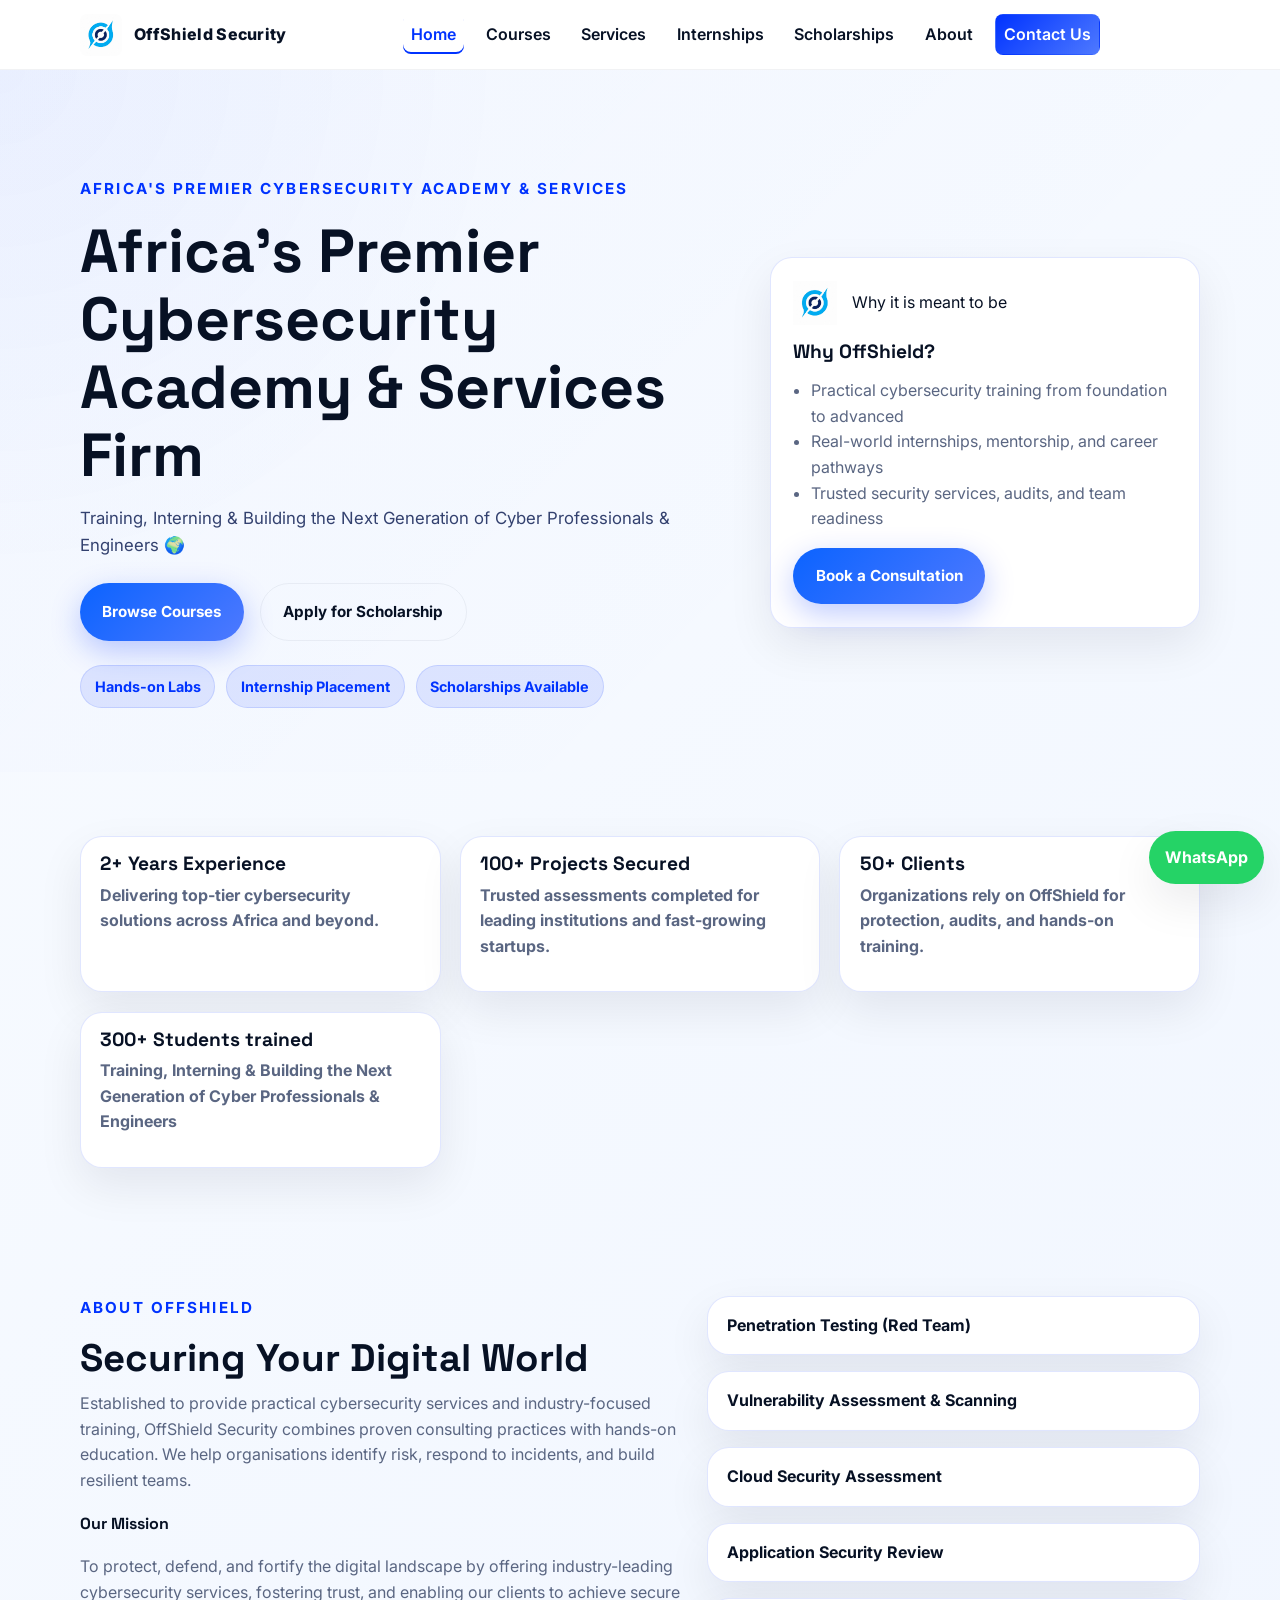
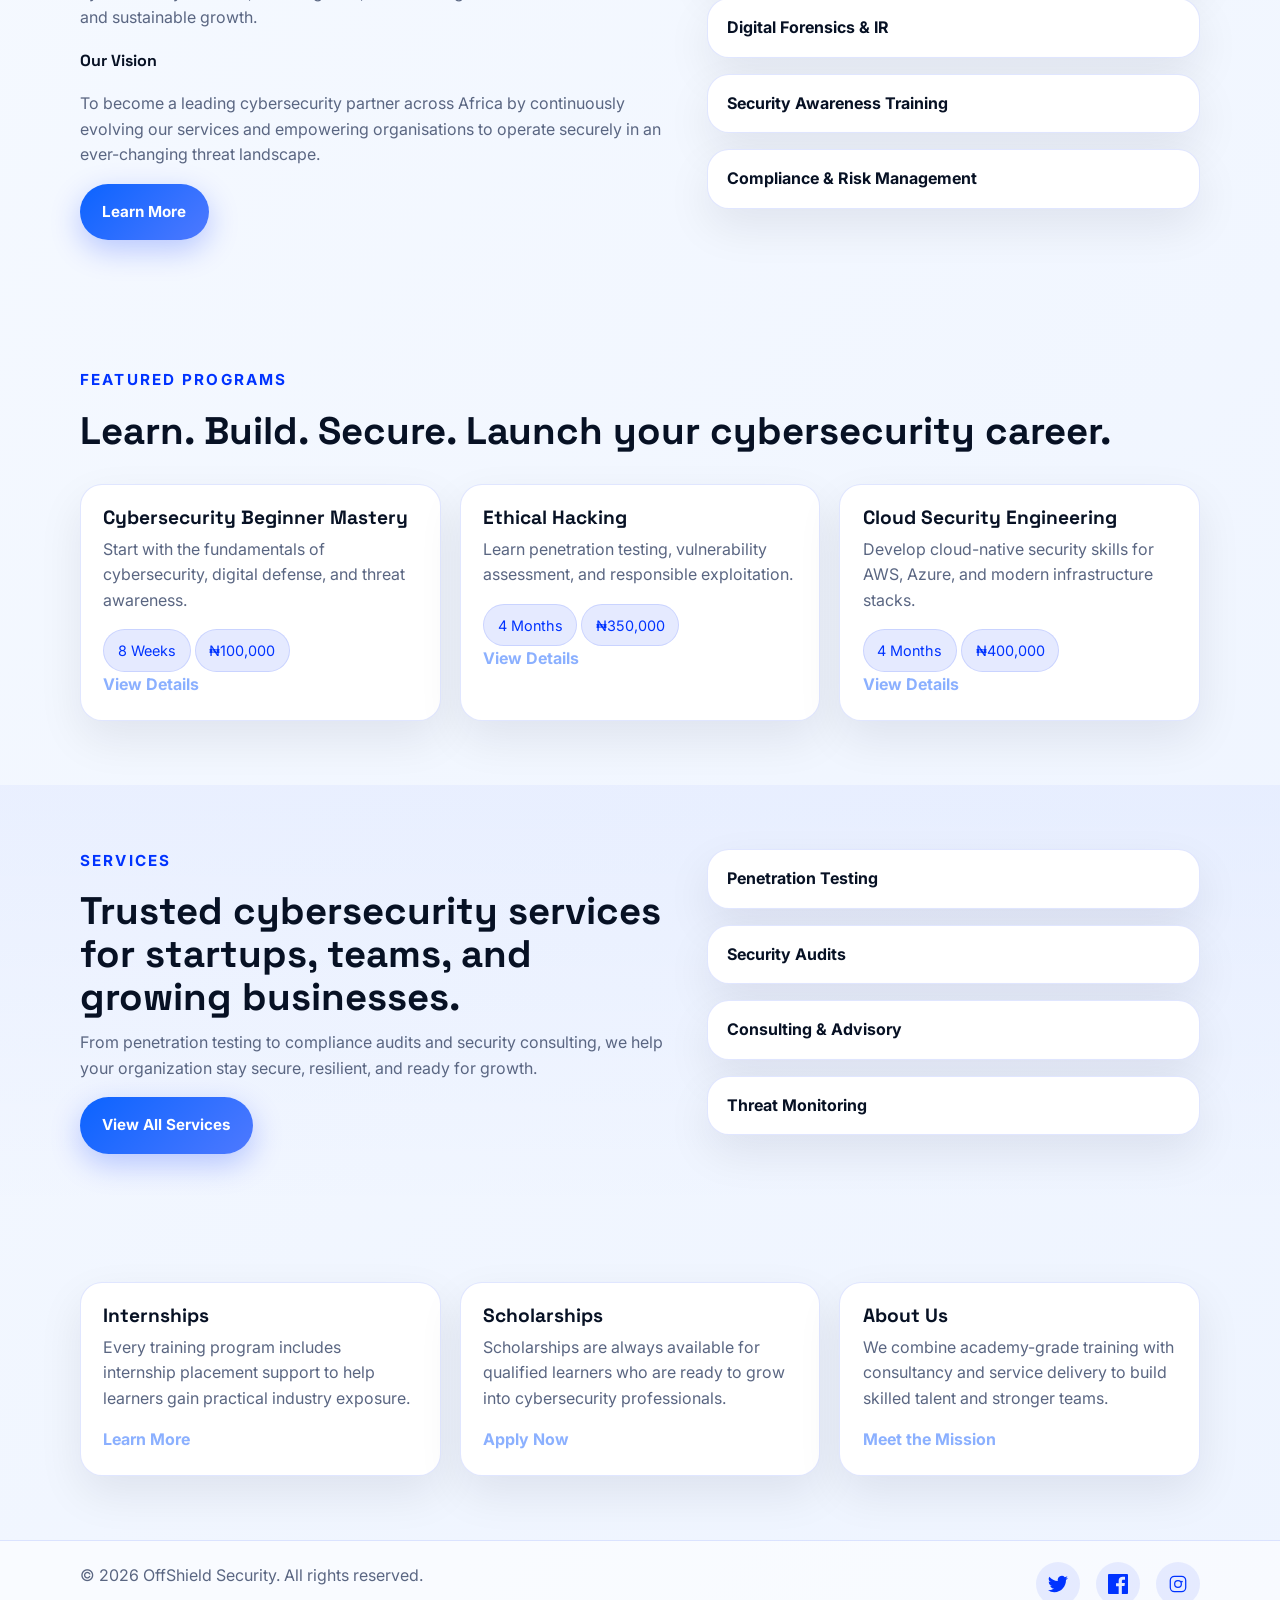
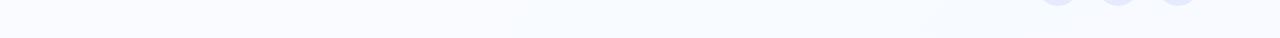
==== commit d63588ed: "Updated website from VS Code" ====
--- a/index.html
+++ b/index.html
@@ -68,14 +68,13 @@
           <span></span>
         </button>
         <nav id="site-navigation" class="site-nav" aria-label="Main navigation">
-          <a href="contact.html" class="nav-contact">Contact</a>
-          <a href="contact.html" class="nav-consultation">Book a Consultation</a>
           <a href="index.html" class="active">Home</a>
           <a href="courses.html">Courses</a>
           <a href="services.html">Services</a>
           <a href="internships.html">Internships</a>
           <a href="scholarships.html">Scholarships</a>
           <a href="about.html">About</a>
+          <a href="contact.html" class="nav-consultation">Contact Us</a>
         </nav>
         </div>
     </header>
--- a/styles.css
+++ b/styles.css
@@ -80,7 +80,6 @@
   color: var(--primary);
   box-shadow: inset 0 -2px 0 var(--primary);
 }
-.site-nav a.nav-contact,
 .site-nav a.nav-consultation {
   box-shadow: none;
   border: 1px solid rgba(0, 51, 255, 0.2);
@@ -91,7 +90,6 @@
   border-color: transparent;
   color: #fff;
 }
-.site-nav a.nav-contact:hover,
 .site-nav a.nav-consultation:hover {
   box-shadow: 0 8px 20px rgba(0, 51, 255, 0.18);
   color: var(--primary);
@@ -254,7 +252,6 @@
   }
   .site-nav.open { display: flex; }
   .site-nav a { padding: 0.9rem 1rem; color: var(--text); }
-  .site-nav a.nav-contact,
   .site-nav a.nav-consultation { width: 100%; text-align: center; }
   .mobile-actions { display: flex; gap: 0.8rem; flex-direction: column; margin-top: 0.6rem; }
   .mobile-actions .btn { width: 100%; }
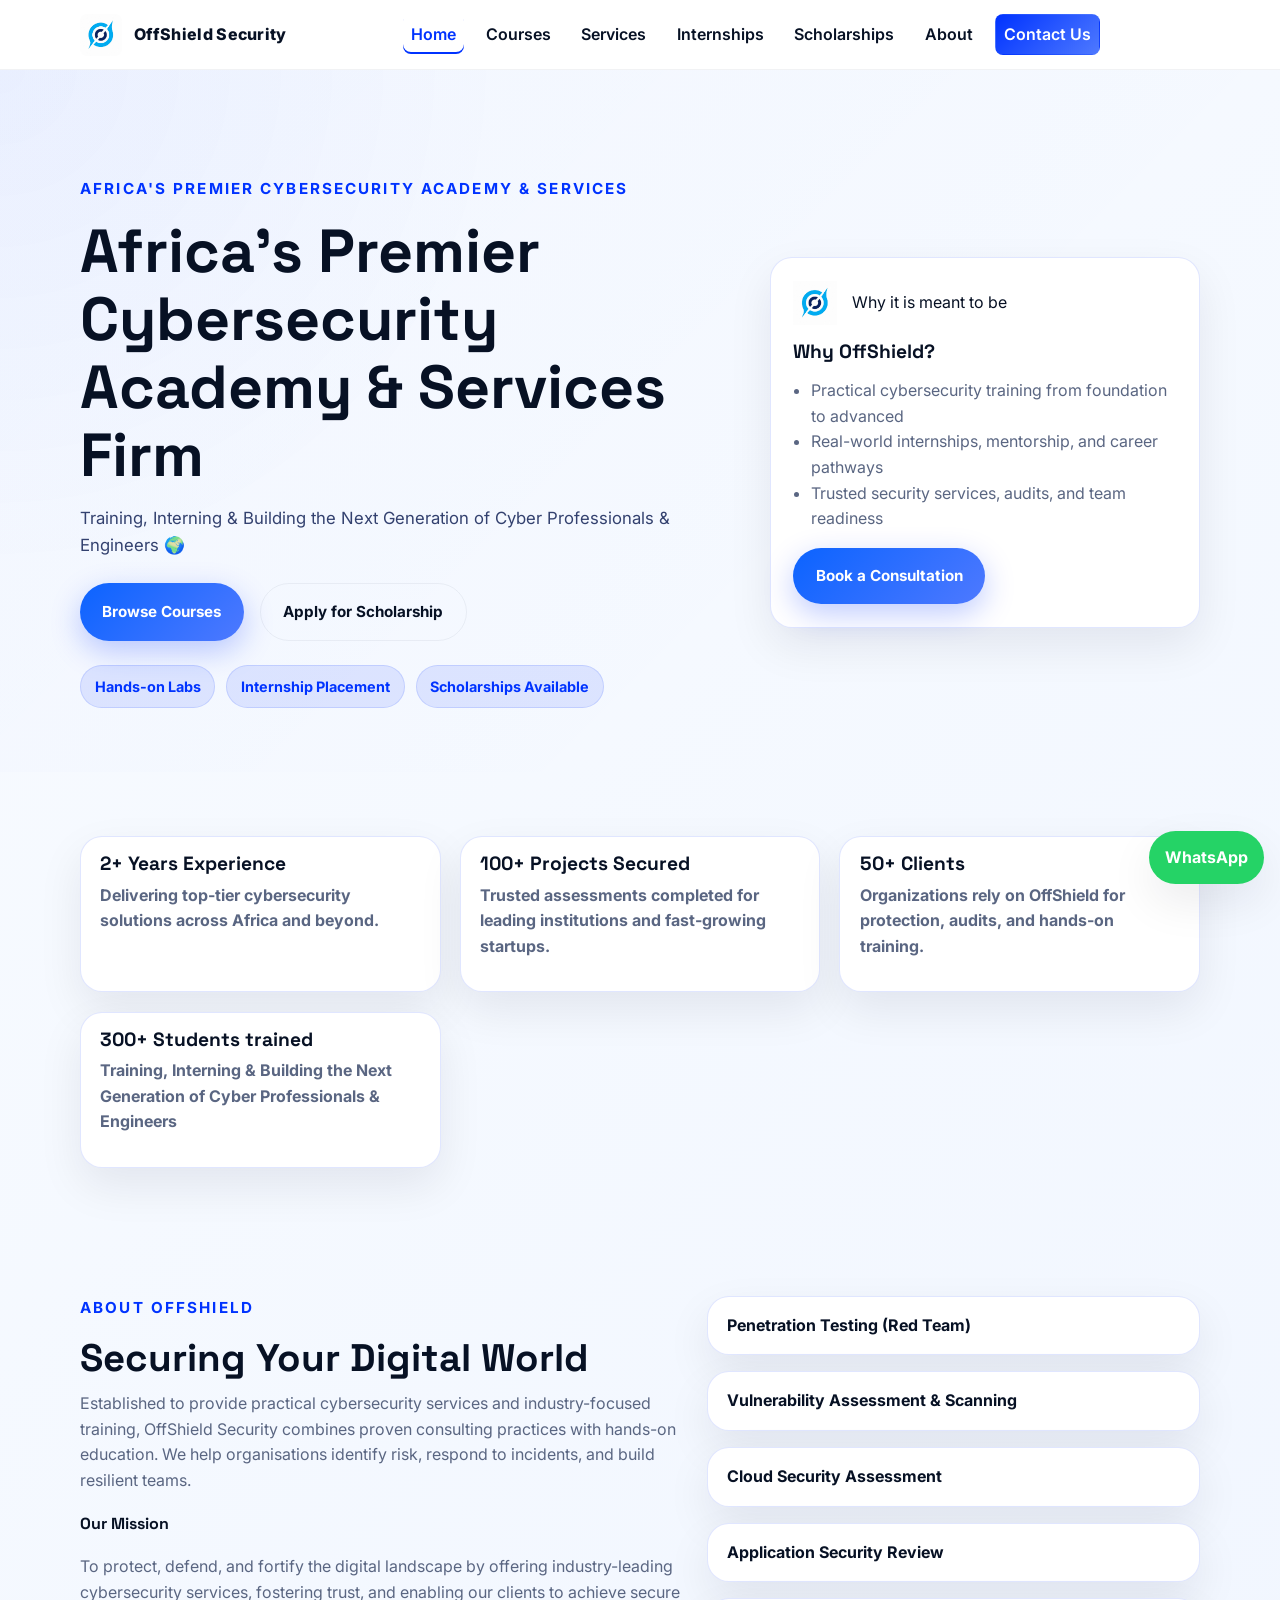
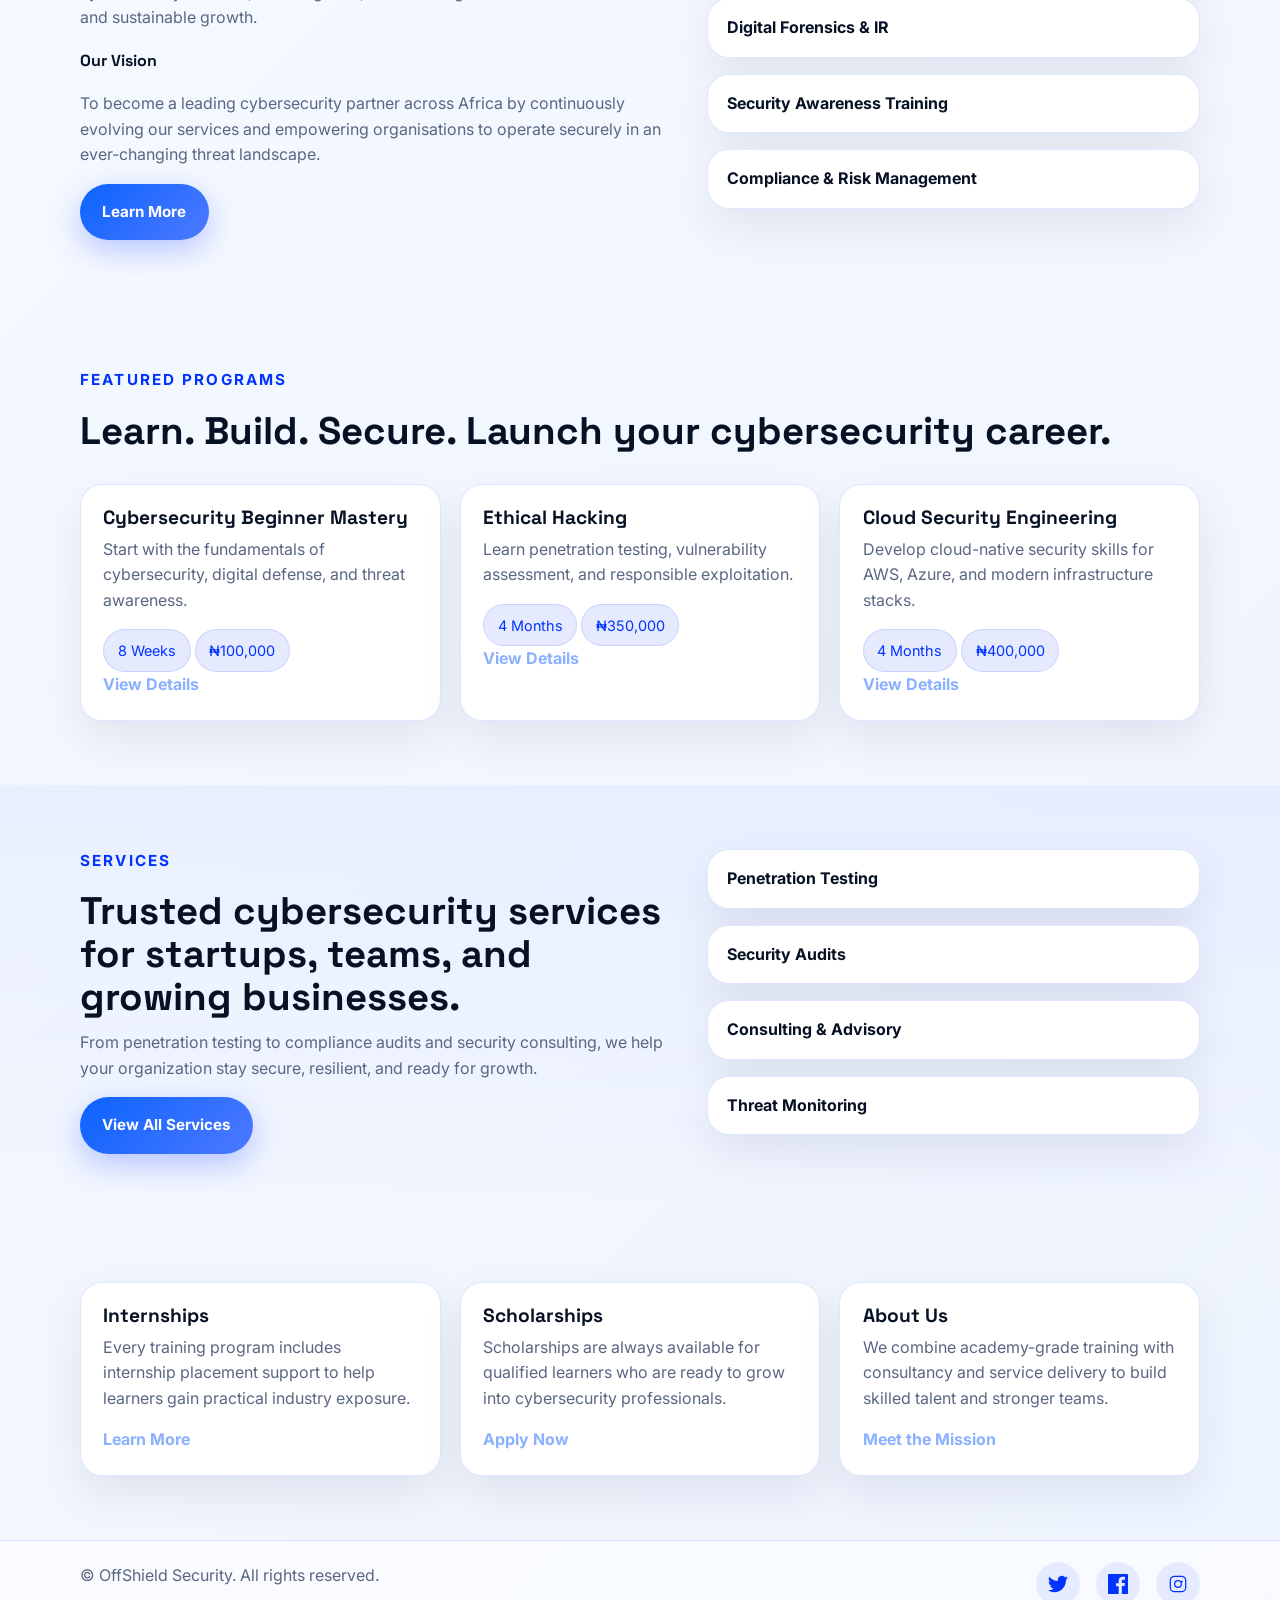
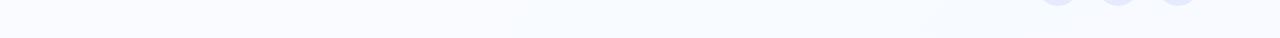
==== commit 9bdc5c7b: "Updated Offshield Security" ====
--- a/index.html
+++ b/index.html
@@ -74,7 +74,7 @@
           <a href="internships.html">Internships</a>
           <a href="scholarships.html">Scholarships</a>
           <a href="about.html">About</a>
-          <a href="contact.html" class="nav-consultation">Contact Us</a>
+          <a href="consultation.html" class="nav-consultation">Contact Us</a>
         </nav>
         </div>
     </header>
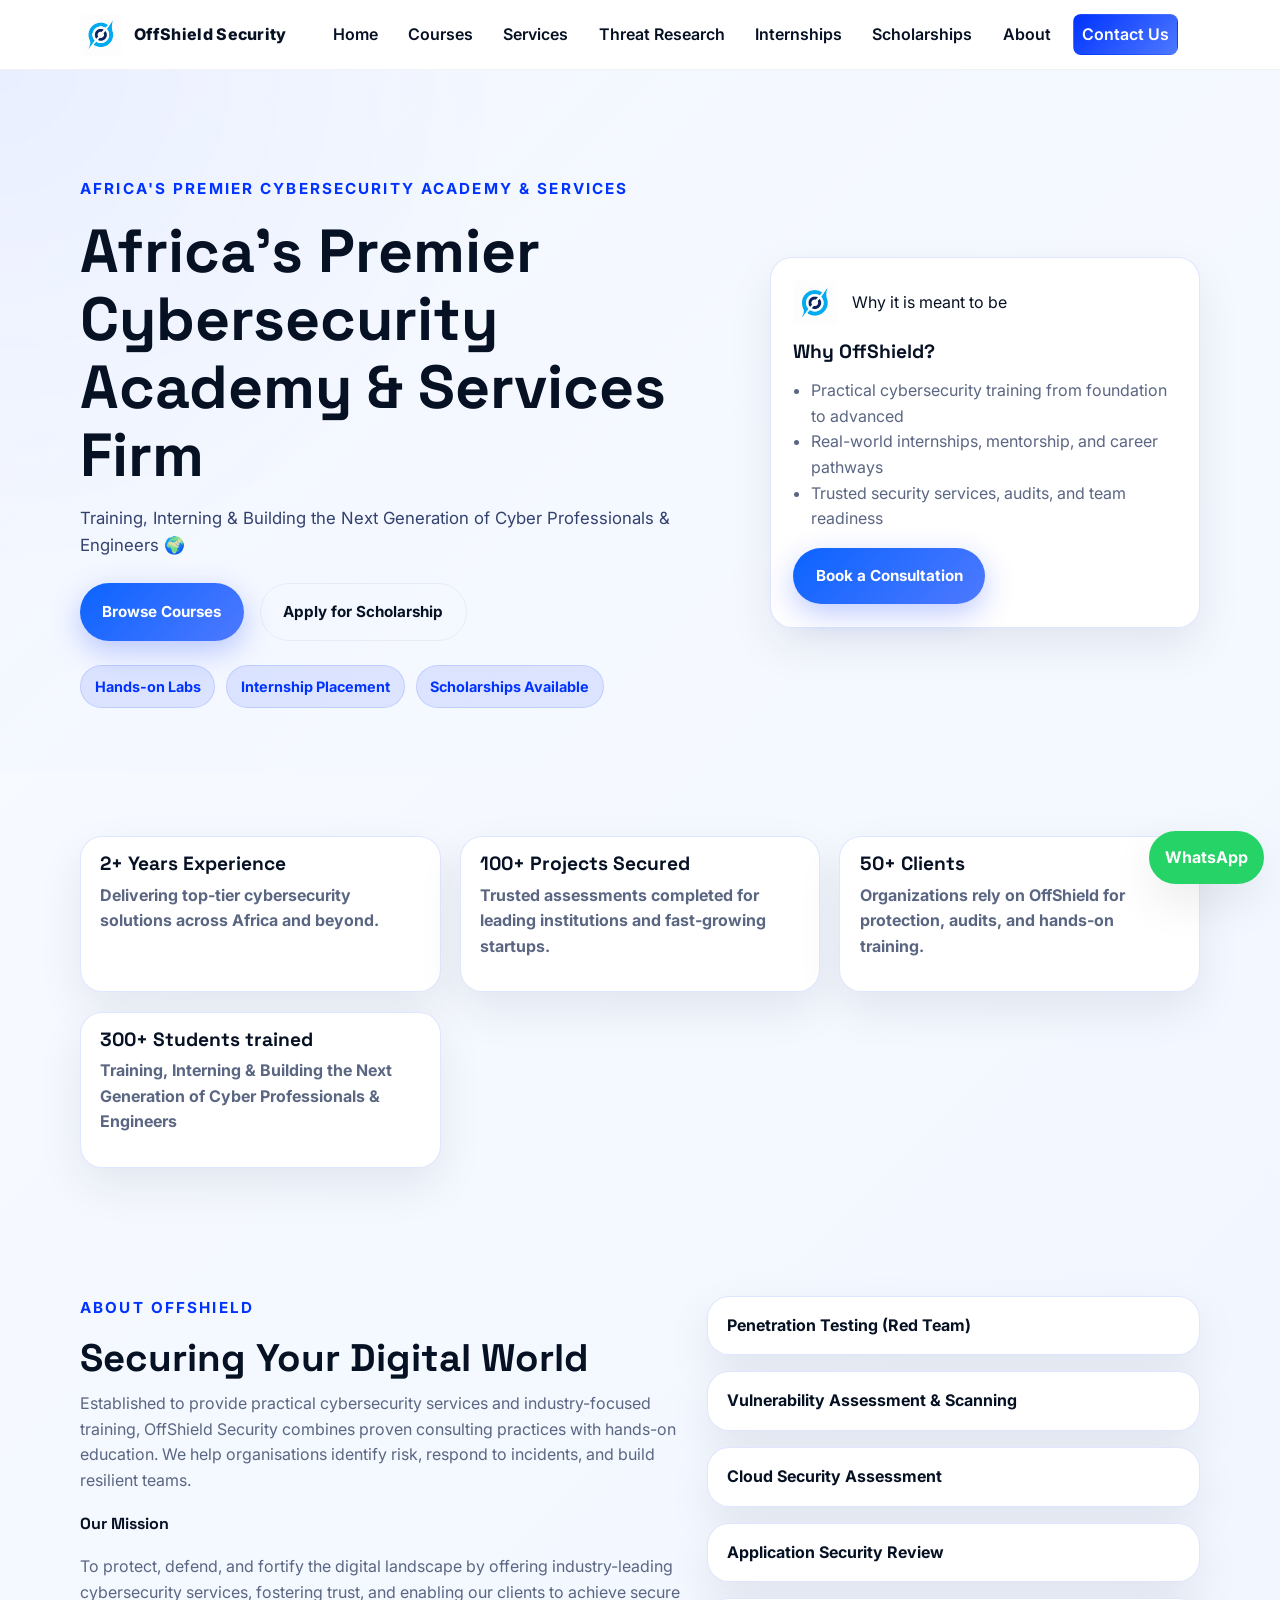
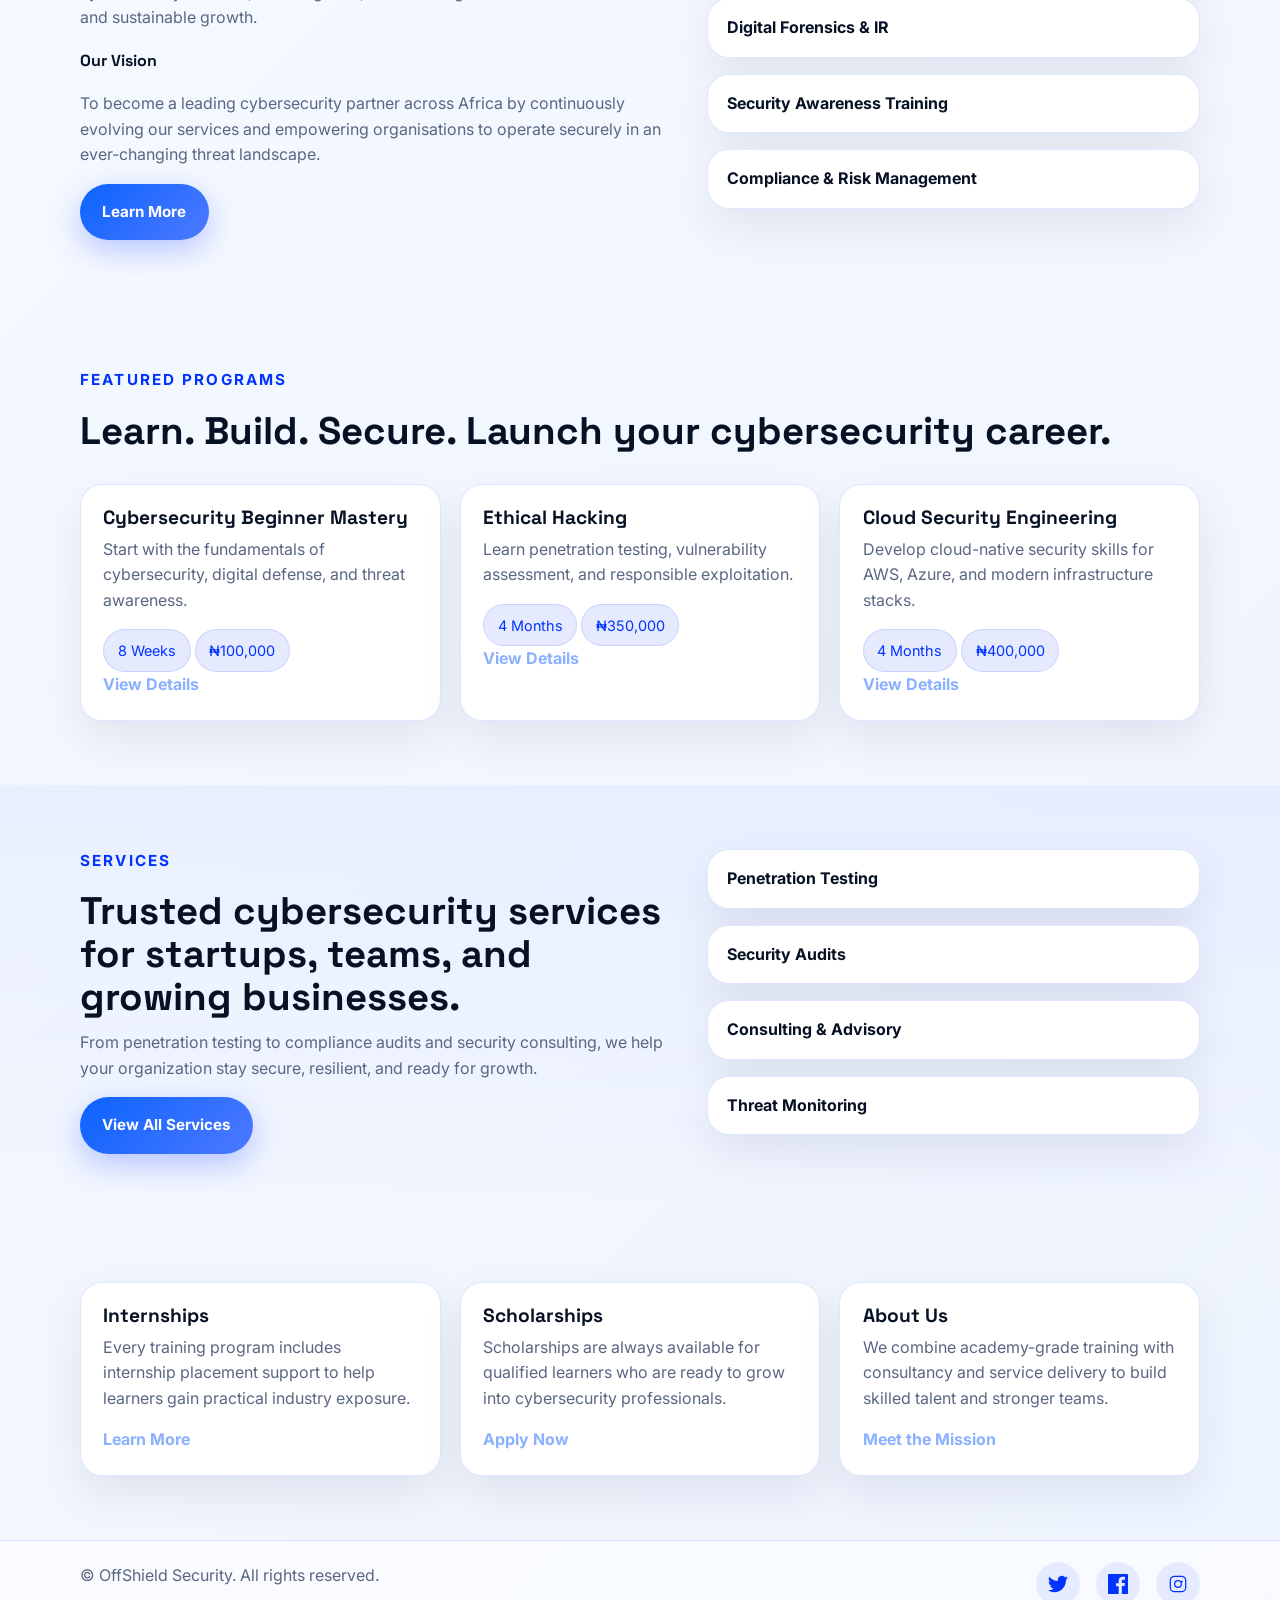
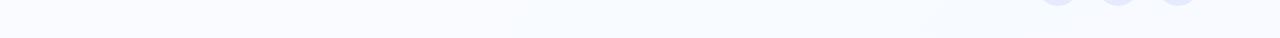
==== commit d9cbaf17: "Update index.html" ====
--- a/index.html
+++ b/index.html
@@ -68,14 +68,15 @@
           <span></span>
         </button>
         <nav id="site-navigation" class="site-nav" aria-label="Main navigation">
-          <a href="index.html" class="active">Home</a>
-          <a href="courses.html">Courses</a>
-          <a href="services.html">Services</a>
-          <a href="internships.html">Internships</a>
-          <a href="scholarships.html">Scholarships</a>
-          <a href="about.html">About</a>
-          <a href="consultation.html" class="nav-consultation">Contact Us</a>
-        </nav>
+  <a href="index.html">Home</a>
+  <a href="courses.html">Courses</a>
+  <a href="services.html">Services</a>
+  <a href="threat-research.html">Threat Research</a>
+  <a href="internships.html">Internships</a>
+  <a href="scholarships.html">Scholarships</a>
+  <a href="about.html">About</a>
+  <a href="contact.html" class="nav-consultation">Contact Us</a>
+</nav>
         </div>
     </header>
 
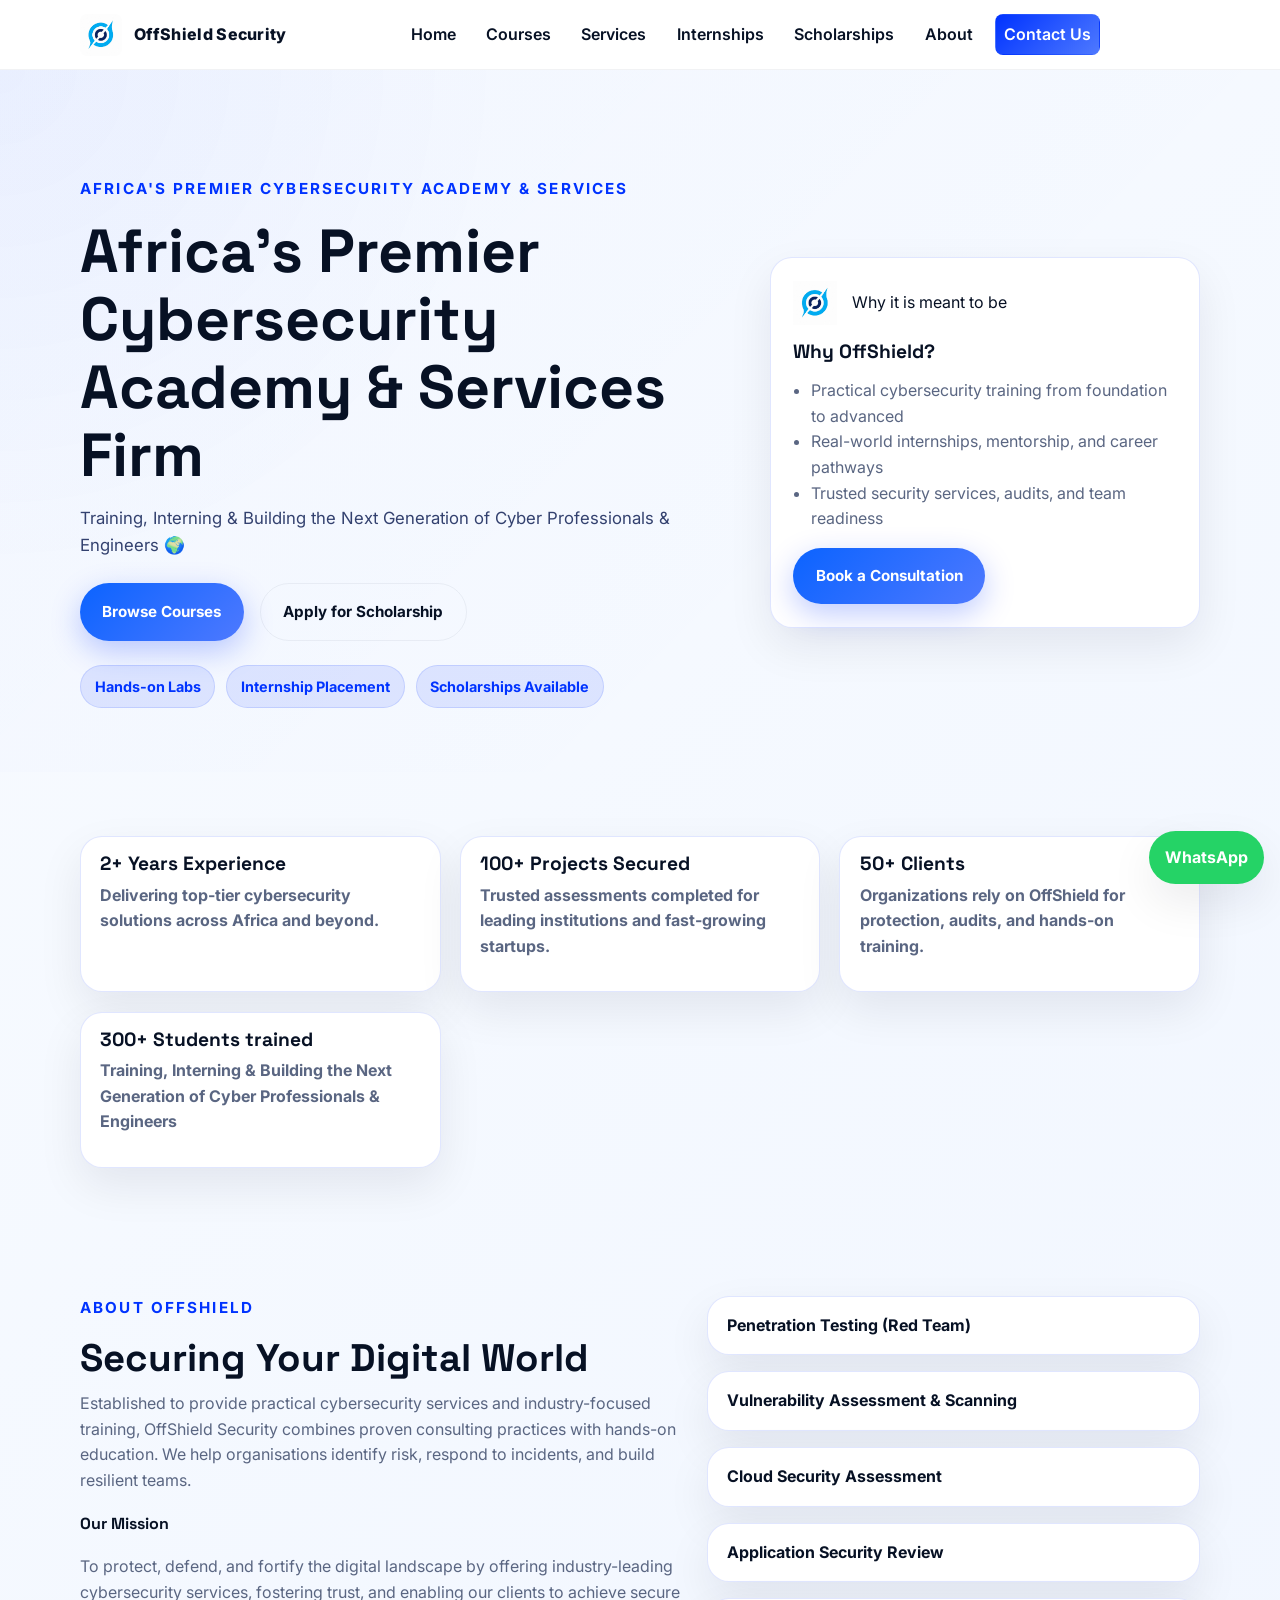
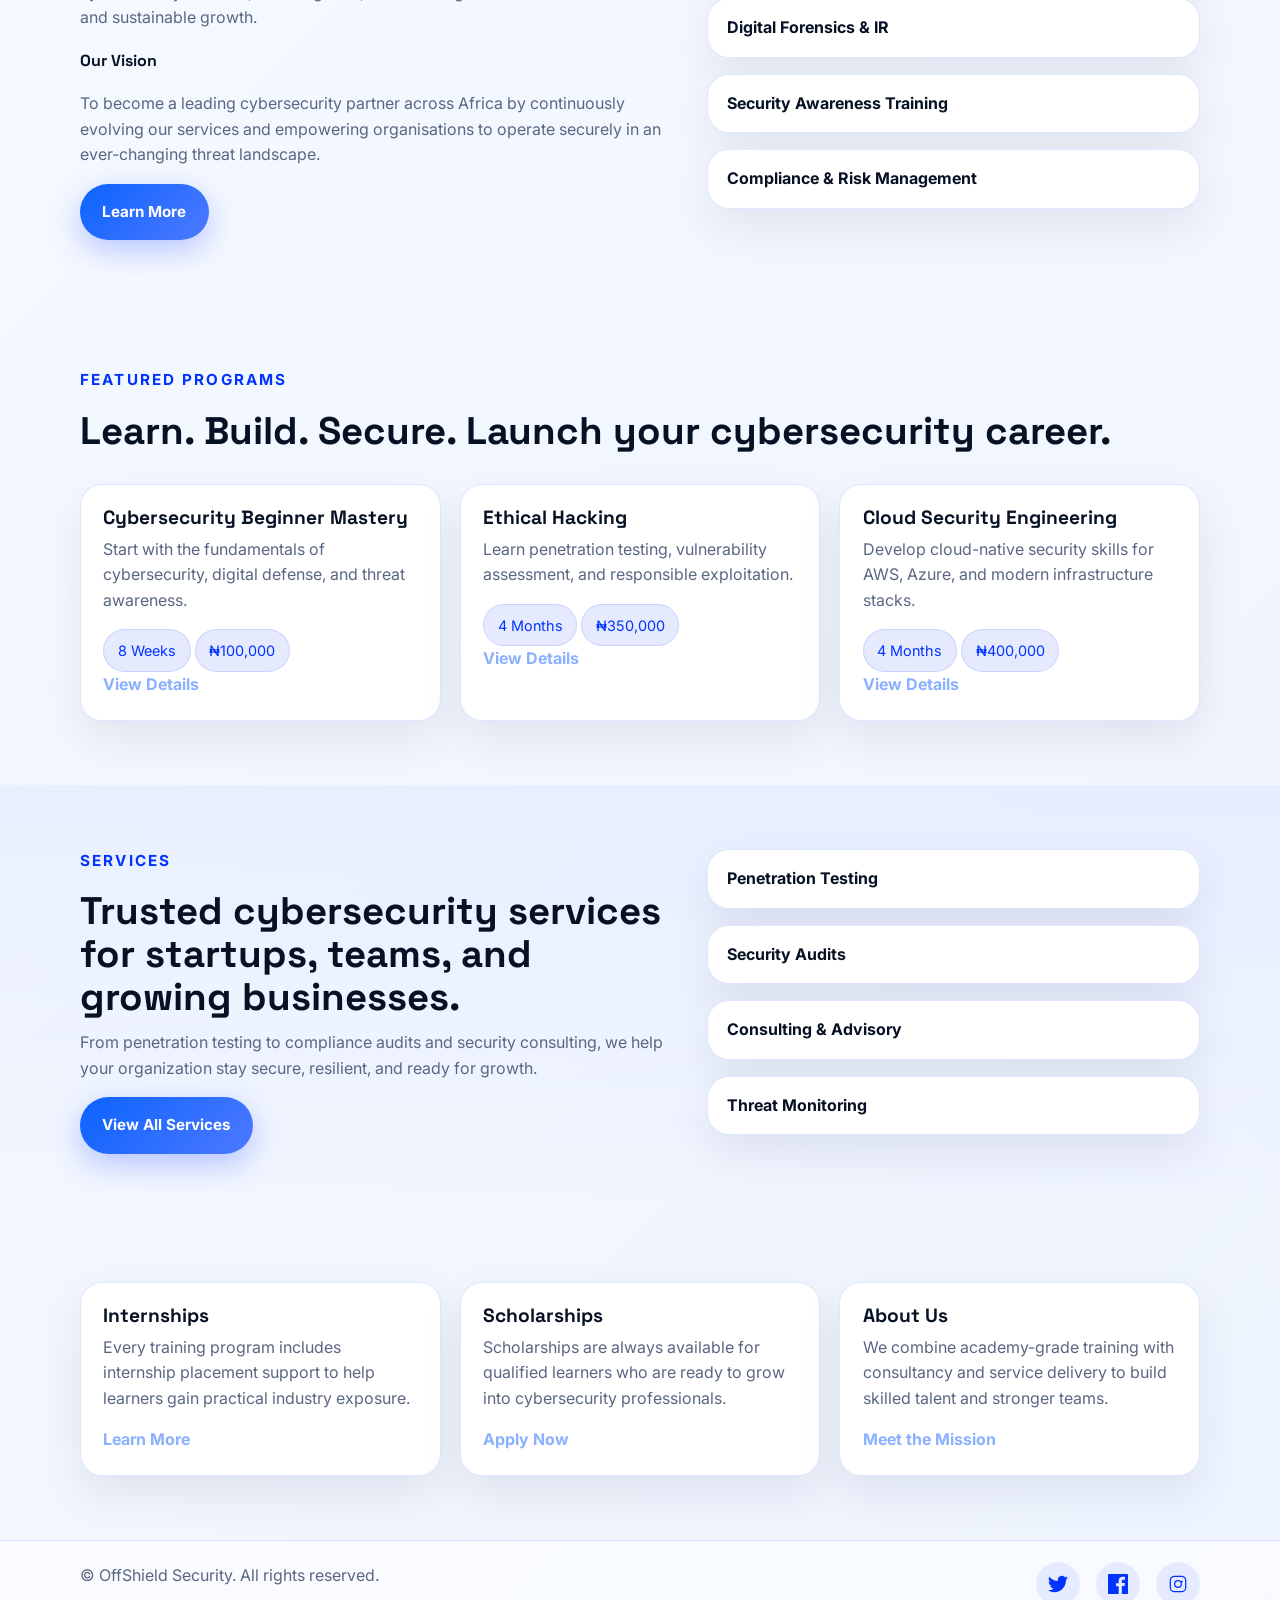
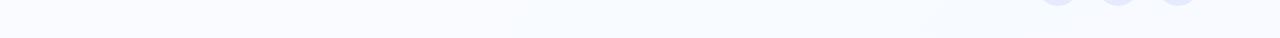
==== commit 72776ef1: "Update index.html" ====
--- a/index.html
+++ b/index.html
@@ -71,7 +71,6 @@
   <a href="index.html">Home</a>
   <a href="courses.html">Courses</a>
   <a href="services.html">Services</a>
-  <a href="threat-research.html">Threat Research</a>
   <a href="internships.html">Internships</a>
   <a href="scholarships.html">Scholarships</a>
   <a href="about.html">About</a>
--- a/styles.css
+++ b/styles.css
@@ -307,3 +307,94 @@
   .whatsapp-float { right: 0.75rem; bottom: 0.75rem; padding: 0.7rem 0.85rem; font-size: 0.9rem; }
 }
 
+
+
+/* Threat Research extras */
+.threat-card {
+  display: flex;
+  flex-direction: column;
+  gap: 0.6rem;
+}
+
+.threat-meta {
+  display: flex;
+  justify-content: space-between;
+  align-items: center;
+  margin-bottom: 0.3rem;
+}
+
+.os-id {
+  font-family: 'Space Grotesk', sans-serif;
+  font-weight: 700;
+  font-size: 0.95rem;
+  color: var(--primary);
+  background: var(--primary-soft);
+  padding: 0.25rem 0.65rem;
+  border-radius: 6px;
+}
+
+.severity {
+  font-size: 0.78rem;
+  font-weight: 700;
+  text-transform: uppercase;
+  letter-spacing: 0.03em;
+  padding: 0.25rem 0.6rem;
+  border-radius: 999px;
+}
+
+.severity-critical {
+  background: #fee2e2;
+  color: #b91c1c;
+}
+
+.severity-high {
+  background: #ffedd5;
+  color: #c2410c;
+}
+
+.severity-medium {
+  background: #fef9c3;
+  color: #a16207;
+}
+
+.severity-low {
+  background: #dcfce7;
+  color: #15803d;
+}
+
+.threat-date {
+  font-size: 0.88rem;
+  color: var(--muted);
+  margin: 0;
+}
+
+.threat-tags {
+  display: flex;
+  flex-wrap: wrap;
+  gap: 0.4rem;
+  margin-top: 0.6rem;
+}
+
+.tag {
+  font-size: 0.75rem;
+  font-weight: 600;
+  background: var(--surface-2);
+  color: var(--muted);
+  padding: 0.2rem 0.55rem;
+  border-radius: 6px;
+  border: 1px solid var(--border);
+}
+
+.card-tab {
+  display: inline-block;
+  font-size: 0.72rem;
+  font-weight: 700;
+  letter-spacing: 0.05em;
+  text-transform: uppercase;
+  background: var(--primary);
+  color: white;
+  padding: 0.25rem 0.7rem;
+  border-radius: 6px;
+  margin-bottom: 0.8rem;
+}
+
